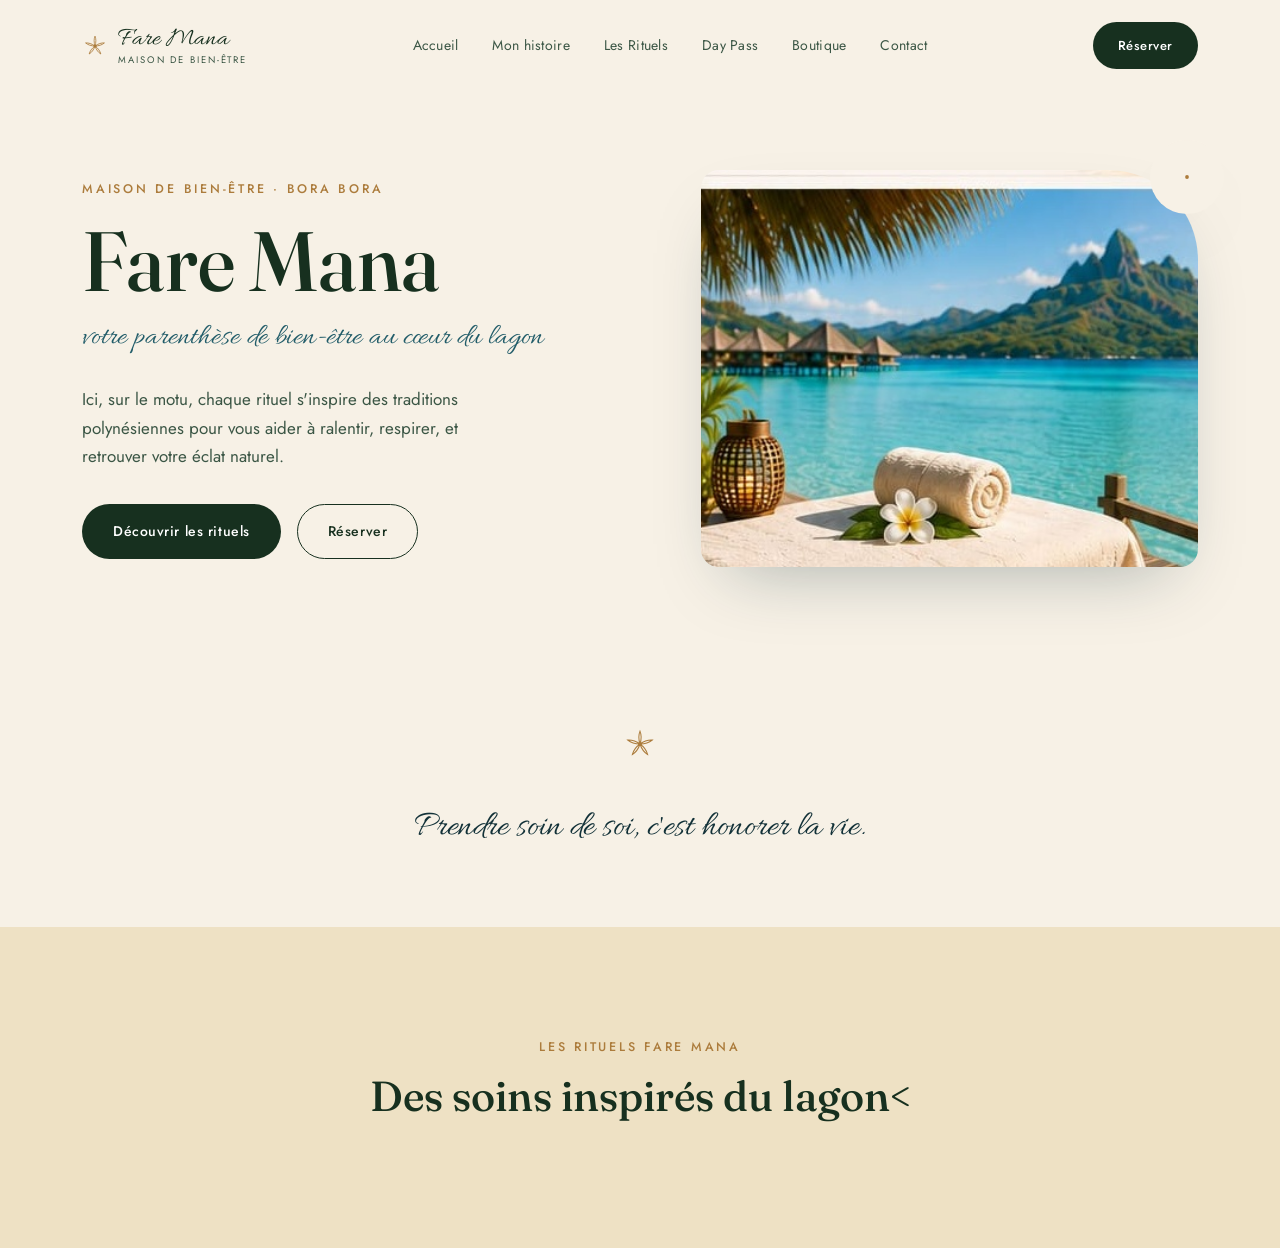
==== index.html @ 3bc96637 "Create index.html" ====
<!DOCTYPE html>
<html lang="fr">
<head>
<meta charset="UTF-8">
<meta name="viewport" content="width=device-width, initial-scale=1.0">
<title>Fare Mana — Maison de Bien-Être · Bora Bora</title>
<meta name="description" content="Fare Mana, maison de bien-être à Bora Bora. Massage polynésien, Kobido, Madérothérapie, Cupping Therapy et Day Pass sur le motu.">
<link rel="preconnect" href="https://fonts.googleapis.com">
<link rel="preconnect" href="https://fonts.gstatic.com" crossorigin>
<link href="https://fonts.googleapis.com/css2?family=Fraunces:ital,opsz,wght@0,9..144,300;0,9..144,400;0,9..144,500;0,9..144,600;1,9..144,400&family=Jost:wght@300;400;500;600&family=Allura&display=swap" rel="stylesheet">
<style>
  :root{
    --cream:#F7F1E6;
    --cream-deep:#EEE1C4;
    --ink:#17301F;
    --ink-soft:#3B5645;
    --lagoon:#215C69;
    --lagoon-deep:#123138;
    --gold:#AC7C3C;
    --gold-light:#D9B171;
    --white:#FFFFFF;
    --shadow:0 30px 70px -30px rgba(18,49,56,0.35);
    --ease:cubic-bezier(.22,.68,0,1);
  }
  *{margin:0;padding:0;box-sizing:border-box;}
  html{scroll-behavior:smooth;}
  body{
    font-family:'Jost',sans-serif;
    background:var(--cream);
    color:var(--ink-soft);
    line-height:1.65;
    overflow-x:hidden;
    font-size:16px;
  }
  h1,h2,h3{font-family:'Fraunces',serif;color:var(--ink);font-weight:500;line-height:1.15;}
  .script{font-family:'Allura',cursive;font-weight:400;}
  a{text-decoration:none;color:inherit;}
  img{display:block;max-width:100%;}
  .container{max-width:1180px;margin:0 auto;padding:0 32px;}
  .eyebrow{
    font-size:12.5px;letter-spacing:.22em;text-transform:uppercase;
    color:var(--gold);font-weight:500;margin-bottom:14px;
  }
  .eyebrow-light{color:var(--gold-light);}
  .center{text-align:center;}
  .section-title{font-size:clamp(28px,4vw,42px);margin-bottom:18px;}
  .section-lead{max-width:560px;margin:0 auto 8px;color:var(--ink-soft);font-size:17px;}
  section{padding:110px 0;}

  /* ---------- FLOWER SIGNATURE ---------- */
  .flower{width:26px;height:26px;color:var(--gold);flex-shrink:0;}
  .flower path, .flower circle{stroke:currentColor;}
  .flower-divider{width:34px;height:34px;margin:0 auto 28px;}

  /* ---------- BUTTONS ---------- */
  .btn{
    display:inline-flex;align-items:center;gap:10px;
    padding:15px 30px;border-radius:100px;
    font-size:14px;letter-spacing:.04em;font-weight:500;
    transition:all .35s var(--ease);border:1px solid transparent;
  }
  .btn-primary{background:var(--ink);color:var(--white);}
  .btn-primary:hover{background:var(--lagoon-deep);transform:translateY(-2px);}
  .btn-ghost{border-color:var(--ink);color:var(--ink);}
  .btn-ghost:hover{background:var(--ink);color:var(--white);transform:translateY(-2px);}
  .btn-outline-light{border-color:rgba(247,241,230,.55);color:var(--cream);}
  .btn-outline-light:hover{background:var(--cream);color:var(--lagoon-deep);transform:translateY(-2px);}
  .btn:focus-visible,a:focus-visible,button:focus-visible{outline:2px solid var(--gold);outline-offset:3px;}

  /* ---------- NAV ---------- */
  .nav{
    position:fixed;top:0;left:0;right:0;z-index:100;
    padding:22px 0;transition:all .4s var(--ease);
  }
  .nav.scrolled{background:rgba(247,241,230,.92);backdrop-filter:blur(10px);padding:14px 0;box-shadow:0 8px 30px -20px rgba(18,49,56,.4);}
  .nav-inner{
    max-width:1180px;margin:0 auto;padding:0 32px;
    display:flex;align-items:center;justify-content:space-between;gap:24px;
  }
  .logo{display:flex;align-items:center;gap:10px;}
  .logo .flower{color:var(--gold);}
  .logo-text{display:flex;flex-direction:column;line-height:1.1;}
  .logo-name{font-size:26px;color:var(--ink);}
  .logo-sub{font-size:9.5px;letter-spacing:.2em;text-transform:uppercase;color:var(--ink-soft);}
  .nav-links{display:flex;gap:34px;font-size:14px;letter-spacing:.02em;}
  .nav-links a{position:relative;padding:4px 0;color:var(--ink-soft);}
  .nav-links a::after{
    content:'';position:absolute;left:0;bottom:0;width:0;height:1px;background:var(--gold);
    transition:width .3s var(--ease);
  }
  .nav-links a:hover::after{width:100%;}
  .nav-cta{font-size:13px;padding:12px 24px;}
  .nav-toggle{display:none;flex-direction:column;gap:5px;background:none;border:none;cursor:pointer;padding:6px;}
  .nav-toggle span{width:22px;height:1.5px;background:var(--ink);transition:all .3s var(--ease);}

  /* ---------- HERO ---------- */
  .hero{padding:170px 0 90px;position:relative;overflow:visible;}
  .hero-inner{
    max-width:1180px;margin:0 auto;padding:0 32px;
    display:grid;grid-template-columns:1.05fr .95fr;gap:70px;align-items:center;
  }
  .hero-title{font-size:clamp(46px,7vw,84px);margin:6px 0 4px;}
  .hero-tagline{font-size:clamp(22px,2.6vw,30px);color:var(--lagoon);margin-bottom:22px;display:block;}
  .hero-text{max-width:440px;font-size:17px;margin-bottom:34px;}
  .hero-actions{display:flex;gap:16px;flex-wrap:wrap;}
  .hero-visual{position:relative;}
  .hero-frame{
    border-radius:18px 90px 18px 18px;overflow:hidden;box-shadow:var(--shadow);
    aspect-ratio:4/3.2;
  }
  .hero-frame img{width:100%;height:100%;object-fit:cover;}
  .hero-flower{
    position:absolute;top:-30px;right:-26px;width:74px;height:74px;color:var(--gold);
    background:var(--cream);border-radius:50%;padding:16px;box-shadow:var(--shadow);
  }
  .petal{
    position:absolute;width:9px;height:14px;border-radius:60% 10% 60% 10%;
    background:var(--gold-light);opacity:0;
    animation:petalfall 3.2s var(--ease) forwards;
  }
  .petal-1{top:-10%;left:20%;animation-delay:.4s;}
  .petal-2{top:-10%;left:55%;animation-delay:1s;background:var(--gold);}
  .petal-3{top:-10%;left:75%;animation-delay:1.6s;}
  @keyframes petalfall{
    0%{opacity:0;transform:translateY(0) rotate(0deg);}
    12%{opacity:.85;}
    100%{opacity:0;transform:translateY(340px) rotate(220deg);}
  }

  /* ---------- QUOTE STRIP ---------- */
  .quote-strip{padding:70px 0;text-align:center;}
  .quote-strip .quote{font-size:clamp(26px,3.4vw,36px);color:var(--lagoon-deep);}

  /* ---------- RITUELS ---------- */
  .rituels{background:var(--cream-deep);}
  .rituel-grid{
    display:grid;grid-template-columns:repeat(4,1fr);gap:26px;margin-top:60px;
  }
  .rituel-card{
    background:var(--white);border-radius:16px;padding:38px 28px;
    box-shadow:0 20px 50px -30px rgba(18,49,56,.3);
    transition:transform .4s var(--ease),box-shadow .4s var(--ease);
  }
  .rituel-card:hover{transform:translateY(-8px);box-shadow:0 30px 60px -25px rgba(18,49,56,.4);}
  .rituel-card h3{font-size:21px;margin:16px 0 12px;}
  .rituel-card p{font-size:14.5px;color:var(--ink-soft);margin-bottom:18px;}
  .link-arrow{font-size:13.5px;color:var(--lagoon);font-weight:500;letter-spacing:.02em;}
  .link-arrow::after{content:' →';transition:margin .25s var(--ease);}
  .link-arrow:hover::after{margin-left:4px;}

  /* ---------- DAY PASS ---------- */
  .daypass{background:var(--lagoon-deep);color:var(--cream);text-align:center;position:relative;}
  .daypass-inner{max-width:680px;margin:0 auto;padding:0 32px;}
  .daypass-title{color:var(--cream);font-size:clamp(30px,4vw,44px);margin-bottom:22px;}
  .daypass-text{font-size:17px;color:rgba(247,241,230,.85);margin-bottom:34px;}

  /* ---------- ABOUT ---------- */
  .about-inner{
    max-width:1180px;margin:0 auto;padding:0 32px;
    display:grid;grid-template-columns:.85fr 1.15fr;gap:70px;align-items:center;
  }
  .about-frame{
    aspect-ratio:1/1.05;border-radius:90px 18px 90px 18px;
    background:linear-gradient(150deg,var(--gold-light) 0%,var(--lagoon) 100%);
    position:relative;overflow:hidden;box-shadow:var(--shadow);
    display:flex;align-items:center;justify-content:center;
  }
  .about-frame .flower{width:64px;height:64px;color:rgba(255,255,255,.55);}
  .photo-tag{
    position:absolute;bottom:22px;left:22px;background:rgba(23,48,31,.55);color:var(--cream);
    font-size:11.5px;letter-spacing:.08em;text-transform:uppercase;padding:8px 16px;border-radius:100px;
  }
  .about-copy p{margin-bottom:20px;font-size:16.5px;}
  .quote-inline{color:var(--lagoon);font-size:22px;}

  /* ---------- TESTIMONIAL ---------- */
  .testimonial{text-align:center;}
  .testimonial-text{font-size:clamp(24px,3vw,32px);color:var(--ink);max-width:640px;margin:0 auto 18px;}
  .testimonial-author{font-size:13px;letter-spacing:.1em;text-transform:uppercase;color:var(--gold);}

  /* ---------- BOUTIQUE ---------- */
  .boutique{background:var(--cream-deep);}
  .boutique-tags{display:flex;gap:14px;justify-content:center;flex-wrap:wrap;margin-top:40px;}
  .boutique-tags span{
    font-size:13.5px;padding:12px 26px;border:1px solid rgba(23,48,31,.18);border-radius:100px;
    color:var(--ink-soft);
  }

  /* ---------- CONTACT ---------- */
  .contact-grid{
    display:grid;grid-template-columns:repeat(4,1fr);gap:20px;margin-top:56px;
  }
  .contact-card{
    background:var(--white);border-radius:14px;padding:30px 22px;text-align:center;
    box-shadow:0 20px 50px -30px rgba(18,49,56,.28);transition:transform .35s var(--ease);
  }
  .contact-card:hover{transform:translateY(-6px);}
  .contact-card .flower{margin:0 auto 14px;}
  .contact-card span{display:block;font-size:12.5px;color:var(--ink-soft);margin-bottom:6px;}
  .contact-card strong{font-family:'Fraunces',serif;font-size:16px;font-weight:500;}

  /* ---------- FOOTER ---------- */
  .footer{background:var(--ink);color:var(--cream);padding:70px 0 30px;}
  .footer-inner{
    max-width:1180px;margin:0 auto;padding:0 32px 40px;
    display:flex;justify-content:space-between;align-items:center;flex-wrap:wrap;gap:26px;
    border-bottom:1px solid rgba(247,241,230,.15);
  }
  .footer-brand{display:flex;align-items:center;gap:10px;font-size:24px;}
  .footer-brand .flower{color:var(--gold-light);}
  .footer-links{display:flex;gap:26px;flex-wrap:wrap;font-size:13.5px;color:rgba(247,241,230,.75);}
  .footer-social{display:flex;gap:16px;font-size:13.5px;color:rgba(247,241,230,.75);}
  .footer-tagline{text-align:center;font-size:24px;color:var(--gold-light);margin:36px 0 14px;}
  .footer-legal{text-align:center;font-size:12px;color:rgba(247,241,230,.5);}

  /* ---------- REVEAL ---------- */
  .js-anim .reveal{opacity:0;transform:translateY(26px);transition:opacity .8s var(--ease),transform .8s var(--ease);}
  .js-anim .reveal.in{opacity:1;transform:translateY(0);}
  .js-anim .flower-bloom{transform:scale(.3) rotate(-30deg);opacity:0;transition:transform .9s var(--ease),opacity .9s var(--ease);}
  .js-anim .flower-bloom.in{transform:scale(1) rotate(0deg);opacity:1;}

  @media (prefers-reduced-motion: reduce){
    html{scroll-behavior:auto;}
    .reveal,.flower-bloom{opacity:1;transform:none;transition:none;}
    .petal{display:none;}
  }

  /* ---------- RESPONSIVE ---------- */
  @media (max-width:980px){
    .nav-links{display:none;}
    .nav-toggle{display:flex;}
    .nav-cta{display:none;}
    .hero-inner,.about-inner{grid-template-columns:1fr;gap:50px;}
    .about-inner{direction:ltr;}
    .about-frame{max-width:360px;margin:0 auto;}
    .rituel-grid{grid-template-columns:repeat(2,1fr);}
    .contact-grid{grid-template-columns:repeat(2,1fr);}
    section{padding:80px 0;}
    .hero{padding:140px 0 60px;}
  }
  @media (max-width:560px){
    .container,.nav-inner,.hero-inner,.about-inner,.contact-grid{padding-left:22px;padding-right:22px;}
    .rituel-grid{grid-template-columns:1fr;}
    .contact-grid{grid-template-columns:1fr;}
    .hero-actions{flex-direction:column;align-items:flex-start;}
    .footer-inner{flex-direction:column;text-align:center;justify-content:center;}
    section{padding:64px 0;}
  }
</style>
</head>
<body>

<header class="nav" id="nav">
  <div class="nav-inner">
    <a href="#accueil" class="logo">
      <svg class="flower" viewBox="0 0 100 100" fill="none" stroke-width="3" stroke-linecap="round">
        <g transform="translate(50,50)">
          <path d="M0,0 C -5,-15 -4,-28 0,-38 C 4,-28 5,-15 0,0 Z" transform="rotate(0)"/>
          <path d="M0,0 C -5,-15 -4,-28 0,-38 C 4,-28 5,-15 0,0 Z" transform="rotate(72)"/>
          <path d="M0,0 C -5,-15 -4,-28 0,-38 C 4,-28 5,-15 0,0 Z" transform="rotate(144)"/>
          <path d="M0,0 C -5,-15 -4,-28 0,-38 C 4,-28 5,-15 0,0 Z" transform="rotate(216)"/>
          <path d="M0,0 C -5,-15 -4,-28 0,-38 C 4,-28 5,-15 0,0 Z" transform="rotate(288)"/>
          <circle r="4.5" fill="currentColor" stroke="none"/>
        </g>
      </svg>
      <span class="logo-text">
        <span class="logo-name script">Fare Mana</span>
        <span class="logo-sub">Maison de Bien-Être</span>
      </span>
    </a>
    <nav class="nav-links" id="navLinks">
      <a href="#accueil">Accueil</a>
      <a href="#histoire">Mon histoire</a>
      <a href="#rituels">Les Rituels</a>
      <a href="#daypass">Day Pass</a>
      <a href="#boutique">Boutique</a>
      <a href="#contact">Contact</a>
    </nav>
    <a href="#contact" class="btn btn-primary nav-cta">Réserver</a>
    <button class="nav-toggle" id="navToggle" aria-label="Ouvrir le menu" aria-expanded="false">
      <span></span><span></span><span></span>
    </button>
  </div>
</header>

<section class="hero" id="accueil">
  <div class="hero-inner">
    <div class="hero-copy reveal in">
      <p class="eyebrow">Maison de Bien-Être · Bora Bora</p>
      <h1 class="hero-title">Fare Mana</h1>
      <span class="hero-tagline script">votre parenthèse de bien-être au cœur du lagon</span>
      <p class="hero-text">Ici, sur le motu, chaque rituel s'inspire des traditions polynésiennes pour vous aider à ralentir, respirer, et retrouver votre éclat naturel.</p>
      <div class="hero-actions">
        <a href="#rituels" class="btn btn-primary">Découvrir les rituels</a>
        <a href="#contact" class="btn btn-ghost">Réserver</a>
      </div>
    </div>
    <div class="hero-visual reveal in">
      <div class="hero-frame">
        <img src="[data-uri]" alt="Rituel bien-être face au lagon de Bora Bora, table de massage, serviette et fleur de tiare">
      </div>
      <svg class="hero-flower" viewBox="0 0 100 100" fill="none" stroke-width="3" stroke-linecap="round">
        <g transform="translate(50,50)">
          <path d="M0,0 C -5,-15 -4,-28 0,-38 C 4,-28 5,-15 0,0 Z" transform="rotate(0)"/>
          <path d="M0,0 C -5,-15 -4,-28 0,-38 C 4,-28 5,-15 0,0 Z" transform="rotate(72)"/>
          <path d="M0,0 C -5,-15 -4,-28 0,-38 C 4,-28 5,-15 0,0 Z" transform="rotate(144)"/>
          <path d="M0,0 C -5,-15 -4,-28 0,-38 C 4,-28 5,-15 0,0 Z" transform="rotate(216)"/>
          <path d="M0,0 C -5,-15 -4,-28 0,-38 C 4,-28 5,-15 0,0 Z" transform="rotate(288)"/>
          <circle r="4.5" fill="currentColor" stroke="none"/>
        </g>
      </svg>
      <span class="petal petal-1"></span>
      <span class="petal petal-2"></span>
      <span class="petal petal-3"></span>
    </div>
  </div>
</section>

<section class="quote-strip">
  <svg class="flower flower-divider flower-bloom" viewBox="0 0 100 100" fill="none" stroke-width="3" stroke-linecap="round">
    <g transform="translate(50,50)">
      <path d="M0,0 C -5,-15 -4,-28 0,-38 C 4,-28 5,-15 0,0 Z" transform="rotate(0)"/>
      <path d="M0,0 C -5,-15 -4,-28 0,-38 C 4,-28 5,-15 0,0 Z" transform="rotate(72)"/>
      <path d="M0,0 C -5,-15 -4,-28 0,-38 C 4,-28 5,-15 0,0 Z" transform="rotate(144)"/>
      <path d="M0,0 C -5,-15 -4,-28 0,-38 C 4,-28 5,-15 0,0 Z" transform="rotate(216)"/>
      <path d="M0,0 C -5,-15 -4,-28 0,-38 C 4,-28 5,-15 0,0 Z" transform="rotate(288)"/>
      <circle r="4.5" fill="currentColor" stroke="none"/>
    </g>
  </svg>
  <p class="quote script reveal">Prendre soin de soi, c'est honorer la vie.</p>
</section>

<section class="rituels" id="rituels">
  <div class="container">
    <p class="eyebrow center reveal">Les Rituels Fare Mana</p>
    <h2 class="section-title center reveal">Des soins inspirés du lagon<
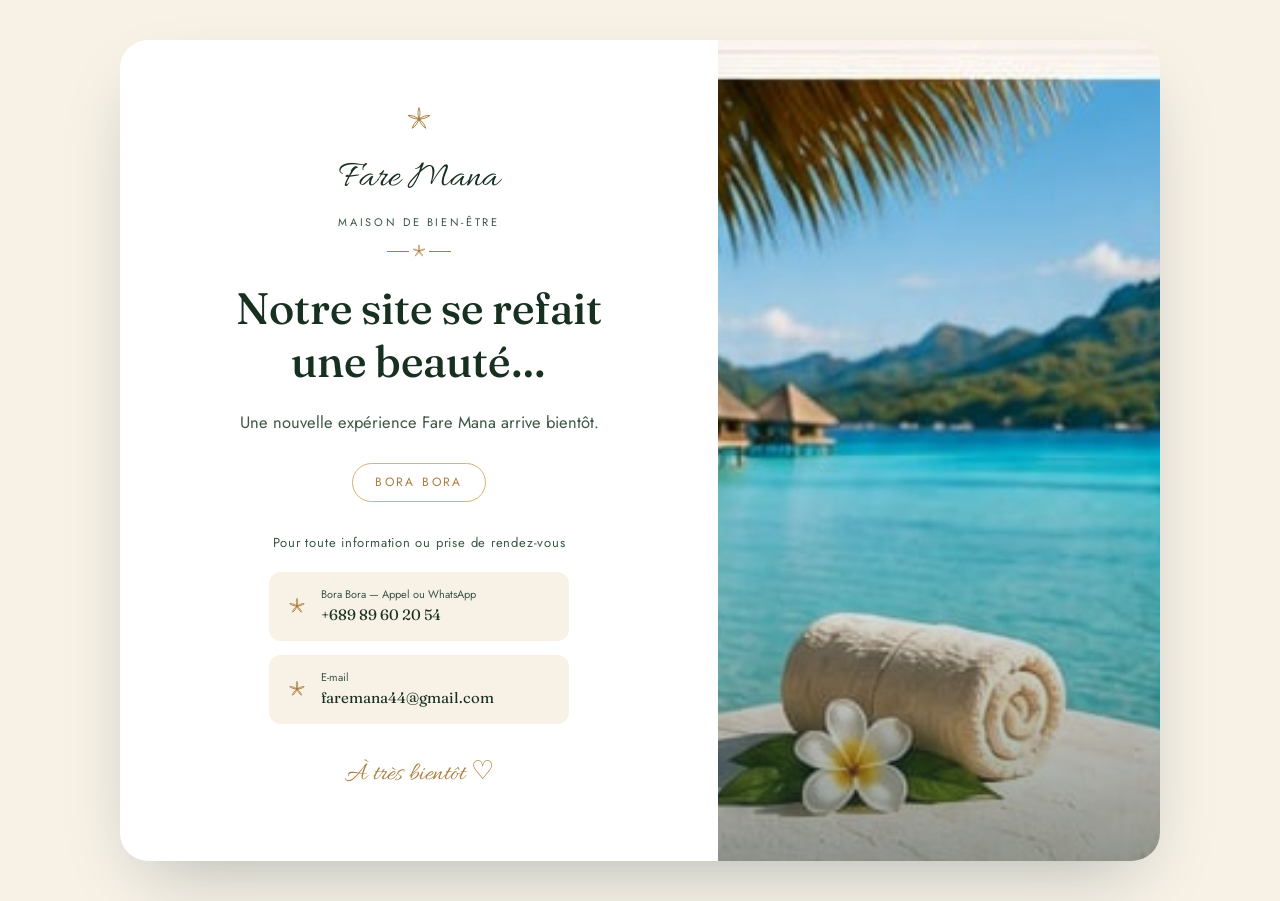
==== commit 711d883a: "Add files via upload" ====
--- a/index.html
+++ b/index.html
@@ -3,11 +3,11 @@
 <head>
 <meta charset="UTF-8">
 <meta name="viewport" content="width=device-width, initial-scale=1.0">
-<title>Fare Mana — Maison de Bien-Être · Bora Bora</title>
-<meta name="description" content="Fare Mana, maison de bien-être à Bora Bora. Massage polynésien, Kobido, Madérothérapie, Cupping Therapy et Day Pass sur le motu.">
+<title>Fare Mana — Notre site se refait une beauté</title>
+<meta name="description" content="Fare Mana, maison de bien-être à Bora Bora. Une nouvelle expérience arrive bientôt.">
 <link rel="preconnect" href="https://fonts.googleapis.com">
 <link rel="preconnect" href="https://fonts.gstatic.com" crossorigin>
-<link href="https://fonts.googleapis.com/css2?family=Fraunces:ital,opsz,wght@0,9..144,300;0,9..144,400;0,9..144,500;0,9..144,600;1,9..144,400&family=Jost:wght@300;400;500;600&family=Allura&display=swap" rel="stylesheet">
+<link href="https://fonts.googleapis.com/css2?family=Fraunces:ital,opsz,wght@0,9..144,400;0,9..144,500;1,9..144,400&family=Jost:wght@300;400;500&family=Allura&display=swap" rel="stylesheet">
 <style>
   :root{
     --cream:#F7F1E6;
@@ -20,239 +20,77 @@
     --gold-light:#D9B171;
     --white:#FFFFFF;
     --shadow:0 30px 70px -30px rgba(18,49,56,0.35);
-    --ease:cubic-bezier(.22,.68,0,1);
   }
   *{margin:0;padding:0;box-sizing:border-box;}
-  html{scroll-behavior:smooth;}
   body{
     font-family:'Jost',sans-serif;
     background:var(--cream);
     color:var(--ink-soft);
+    min-height:100vh;
+    display:flex;align-items:center;justify-content:center;
+    padding:40px 24px;
     line-height:1.65;
-    overflow-x:hidden;
-    font-size:16px;
   }
-  h1,h2,h3{font-family:'Fraunces',serif;color:var(--ink);font-weight:500;line-height:1.15;}
   .script{font-family:'Allura',cursive;font-weight:400;}
-  a{text-decoration:none;color:inherit;}
-  img{display:block;max-width:100%;}
-  .container{max-width:1180px;margin:0 auto;padding:0 32px;}
-  .eyebrow{
-    font-size:12.5px;letter-spacing:.22em;text-transform:uppercase;
-    color:var(--gold);font-weight:500;margin-bottom:14px;
+  a{color:inherit;text-decoration:none;}
+
+  .card{
+    width:100%;max-width:1040px;
+    display:grid;grid-template-columns:1.15fr .85fr;
+    background:var(--white);border-radius:28px;overflow:hidden;
+    box-shadow:var(--shadow);
   }
-  .eyebrow-light{color:var(--gold-light);}
-  .center{text-align:center;}
-  .section-title{font-size:clamp(28px,4vw,42px);margin-bottom:18px;}
-  .section-lead{max-width:560px;margin:0 auto 8px;color:var(--ink-soft);font-size:17px;}
-  section{padding:110px 0;}
+  .content{padding:64px 56px;text-align:center;display:flex;flex-direction:column;align-items:center;}
 
-  /* ---------- FLOWER SIGNATURE ---------- */
-  .flower{width:26px;height:26px;color:var(--gold);flex-shrink:0;}
-  .flower path, .flower circle{stroke:currentColor;}
-  .flower-divider{width:34px;height:34px;margin:0 auto 28px;}
+  .flower{width:30px;height:30px;color:var(--gold);}
+  .flower path,.flower circle{stroke:currentColor;}
 
-  /* ---------- BUTTONS ---------- */
-  .btn{
-    display:inline-flex;align-items:center;gap:10px;
-    padding:15px 30px;border-radius:100px;
-    font-size:14px;letter-spacing:.04em;font-weight:500;
-    transition:all .35s var(--ease);border:1px solid transparent;
-  }
-  .btn-primary{background:var(--ink);color:var(--white);}
-  .btn-primary:hover{background:var(--lagoon-deep);transform:translateY(-2px);}
-  .btn-ghost{border-color:var(--ink);color:var(--ink);}
-  .btn-ghost:hover{background:var(--ink);color:var(--white);transform:translateY(-2px);}
-  .btn-outline-light{border-color:rgba(247,241,230,.55);color:var(--cream);}
-  .btn-outline-light:hover{background:var(--cream);color:var(--lagoon-deep);transform:translateY(-2px);}
-  .btn:focus-visible,a:focus-visible,button:focus-visible{outline:2px solid var(--gold);outline-offset:3px;}
+  .logo-name{font-family:'Allura',cursive;font-size:38px;color:var(--ink);margin:14px 0 2px;}
+  .logo-sub{font-size:11px;letter-spacing:.24em;text-transform:uppercase;color:var(--ink-soft);margin-bottom:20px;}
+  .divider{width:64px;height:1px;background:var(--gold);margin:0 auto 30px;position:relative;}
+  .divider .flower{position:absolute;top:50%;left:50%;transform:translate(-50%,-50%);width:20px;height:20px;background:var(--white);padding:2px;}
 
-  /* ---------- NAV ---------- */
-  .nav{
-    position:fixed;top:0;left:0;right:0;z-index:100;
-    padding:22px 0;transition:all .4s var(--ease);
-  }
-  .nav.scrolled{background:rgba(247,241,230,.92);backdrop-filter:blur(10px);padding:14px 0;box-shadow:0 8px 30px -20px rgba(18,49,56,.4);}
-  .nav-inner{
-    max-width:1180px;margin:0 auto;padding:0 32px;
-    display:flex;align-items:center;justify-content:space-between;gap:24px;
-  }
-  .logo{display:flex;align-items:center;gap:10px;}
-  .logo .flower{color:var(--gold);}
-  .logo-text{display:flex;flex-direction:column;line-height:1.1;}
-  .logo-name{font-size:26px;color:var(--ink);}
-  .logo-sub{font-size:9.5px;letter-spacing:.2em;text-transform:uppercase;color:var(--ink-soft);}
-  .nav-links{display:flex;gap:34px;font-size:14px;letter-spacing:.02em;}
-  .nav-links a{position:relative;padding:4px 0;color:var(--ink-soft);}
-  .nav-links a::after{
-    content:'';position:absolute;left:0;bottom:0;width:0;height:1px;background:var(--gold);
-    transition:width .3s var(--ease);
-  }
-  .nav-links a:hover::after{width:100%;}
-  .nav-cta{font-size:13px;padding:12px 24px;}
-  .nav-toggle{display:none;flex-direction:column;gap:5px;background:none;border:none;cursor:pointer;padding:6px;}
-  .nav-toggle span{width:22px;height:1.5px;background:var(--ink);transition:all .3s var(--ease);}
-
-  /* ---------- HERO ---------- */
-  .hero{padding:170px 0 90px;position:relative;overflow:visible;}
-  .hero-inner{
-    max-width:1180px;margin:0 auto;padding:0 32px;
-    display:grid;grid-template-columns:1.05fr .95fr;gap:70px;align-items:center;
-  }
-  .hero-title{font-size:clamp(46px,7vw,84px);margin:6px 0 4px;}
-  .hero-tagline{font-size:clamp(22px,2.6vw,30px);color:var(--lagoon);margin-bottom:22px;display:block;}
-  .hero-text{max-width:440px;font-size:17px;margin-bottom:34px;}
-  .hero-actions{display:flex;gap:16px;flex-wrap:wrap;}
-  .hero-visual{position:relative;}
-  .hero-frame{
-    border-radius:18px 90px 18px 18px;overflow:hidden;box-shadow:var(--shadow);
-    aspect-ratio:4/3.2;
-  }
-  .hero-frame img{width:100%;height:100%;object-fit:cover;}
-  .hero-flower{
-    position:absolute;top:-30px;right:-26px;width:74px;height:74px;color:var(--gold);
-    background:var(--cream);border-radius:50%;padding:16px;box-shadow:var(--shadow);
-  }
-  .petal{
-    position:absolute;width:9px;height:14px;border-radius:60% 10% 60% 10%;
-    background:var(--gold-light);opacity:0;
-    animation:petalfall 3.2s var(--ease) forwards;
-  }
-  .petal-1{top:-10%;left:20%;animation-delay:.4s;}
-  .petal-2{top:-10%;left:55%;animation-delay:1s;background:var(--gold);}
-  .petal-3{top:-10%;left:75%;animation-delay:1.6s;}
-  @keyframes petalfall{
-    0%{opacity:0;transform:translateY(0) rotate(0deg);}
-    12%{opacity:.85;}
-    100%{opacity:0;transform:translateY(340px) rotate(220deg);}
+  .headline{font-family:'Fraunces',serif;font-weight:500;font-size:clamp(30px,4vw,44px);color:var(--ink);line-height:1.2;margin-bottom:22px;}
+  .headline em{font-style:normal;color:var(--lagoon);}
+  .lead{font-size:16.5px;max-width:360px;margin-bottom:8px;}
+  .tag{
+    display:inline-block;margin:18px 0 30px;font-size:12px;letter-spacing:.2em;
+    color:var(--gold);text-transform:uppercase;border:1px solid var(--gold-light);
+    padding:9px 22px;border-radius:100px;
   }
 
-  /* ---------- QUOTE STRIP ---------- */
-  .quote-strip{padding:70px 0;text-align:center;}
-  .quote-strip .quote{font-size:clamp(26px,3.4vw,36px);color:var(--lagoon-deep);}
+  .contact-title{font-size:13px;letter-spacing:.06em;color:var(--ink-soft);margin-bottom:18px;}
+  .contact-list{display:flex;flex-direction:column;gap:14px;margin-bottom:30px;width:100%;max-width:300px;}
+  .contact-row{
+    display:flex;align-items:center;gap:14px;text-align:left;
+    background:var(--cream);border-radius:12px;padding:13px 18px;
+    transition:transform .3s ease;
+  }
+  .contact-row:hover{transform:translateX(4px);}
+  .contact-row .flower{width:20px;height:20px;flex-shrink:0;}
+  .contact-row .label{display:block;font-size:11px;color:var(--ink-soft);}
+  .contact-row .value{display:block;font-family:'Fraunces',serif;font-size:15px;color:var(--ink);}
 
-  /* ---------- RITUELS ---------- */
-  .rituels{background:var(--cream-deep);}
-  .rituel-grid{
-    display:grid;grid-template-columns:repeat(4,1fr);gap:26px;margin-top:60px;
-  }
-  .rituel-card{
-    background:var(--white);border-radius:16px;padding:38px 28px;
-    box-shadow:0 20px 50px -30px rgba(18,49,56,.3);
-    transition:transform .4s var(--ease),box-shadow .4s var(--ease);
-  }
-  .rituel-card:hover{transform:translateY(-8px);box-shadow:0 30px 60px -25px rgba(18,49,56,.4);}
-  .rituel-card h3{font-size:21px;margin:16px 0 12px;}
-  .rituel-card p{font-size:14.5px;color:var(--ink-soft);margin-bottom:18px;}
-  .link-arrow{font-size:13.5px;color:var(--lagoon);font-weight:500;letter-spacing:.02em;}
-  .link-arrow::after{content:' →';transition:margin .25s var(--ease);}
-  .link-arrow:hover::after{margin-left:4px;}
+  .signoff{font-size:26px;color:var(--gold);}
 
-  /* ---------- DAY PASS ---------- */
-  .daypass{background:var(--lagoon-deep);color:var(--cream);text-align:center;position:relative;}
-  .daypass-inner{max-width:680px;margin:0 auto;padding:0 32px;}
-  .daypass-title{color:var(--cream);font-size:clamp(30px,4vw,44px);margin-bottom:22px;}
-  .daypass-text{font-size:17px;color:rgba(247,241,230,.85);margin-bottom:34px;}
-
-  /* ---------- ABOUT ---------- */
-  .about-inner{
-    max-width:1180px;margin:0 auto;padding:0 32px;
-    display:grid;grid-template-columns:.85fr 1.15fr;gap:70px;align-items:center;
-  }
-  .about-frame{
-    aspect-ratio:1/1.05;border-radius:90px 18px 90px 18px;
-    background:linear-gradient(150deg,var(--gold-light) 0%,var(--lagoon) 100%);
-    position:relative;overflow:hidden;box-shadow:var(--shadow);
-    display:flex;align-items:center;justify-content:center;
-  }
-  .about-frame .flower{width:64px;height:64px;color:rgba(255,255,255,.55);}
-  .photo-tag{
-    position:absolute;bottom:22px;left:22px;background:rgba(23,48,31,.55);color:var(--cream);
-    font-size:11.5px;letter-spacing:.08em;text-transform:uppercase;padding:8px 16px;border-radius:100px;
-  }
-  .about-copy p{margin-bottom:20px;font-size:16.5px;}
-  .quote-inline{color:var(--lagoon);font-size:22px;}
-
-  /* ---------- TESTIMONIAL ---------- */
-  .testimonial{text-align:center;}
-  .testimonial-text{font-size:clamp(24px,3vw,32px);color:var(--ink);max-width:640px;margin:0 auto 18px;}
-  .testimonial-author{font-size:13px;letter-spacing:.1em;text-transform:uppercase;color:var(--gold);}
-
-  /* ---------- BOUTIQUE ---------- */
-  .boutique{background:var(--cream-deep);}
-  .boutique-tags{display:flex;gap:14px;justify-content:center;flex-wrap:wrap;margin-top:40px;}
-  .boutique-tags span{
-    font-size:13.5px;padding:12px 26px;border:1px solid rgba(23,48,31,.18);border-radius:100px;
-    color:var(--ink-soft);
+  .visual{position:relative;}
+  .visual img{width:100%;height:100%;object-fit:cover;}
+  .visual::after{
+    content:'';position:absolute;inset:0;
+    background:linear-gradient(180deg,rgba(18,49,56,0) 55%,rgba(18,49,56,.45) 100%);
   }
 
-  /* ---------- CONTACT ---------- */
-  .contact-grid{
-    display:grid;grid-template-columns:repeat(4,1fr);gap:20px;margin-top:56px;
-  }
-  .contact-card{
-    background:var(--white);border-radius:14px;padding:30px 22px;text-align:center;
-    box-shadow:0 20px 50px -30px rgba(18,49,56,.28);transition:transform .35s var(--ease);
-  }
-  .contact-card:hover{transform:translateY(-6px);}
-  .contact-card .flower{margin:0 auto 14px;}
-  .contact-card span{display:block;font-size:12.5px;color:var(--ink-soft);margin-bottom:6px;}
-  .contact-card strong{font-family:'Fraunces',serif;font-size:16px;font-weight:500;}
-
-  /* ---------- FOOTER ---------- */
-  .footer{background:var(--ink);color:var(--cream);padding:70px 0 30px;}
-  .footer-inner{
-    max-width:1180px;margin:0 auto;padding:0 32px 40px;
-    display:flex;justify-content:space-between;align-items:center;flex-wrap:wrap;gap:26px;
-    border-bottom:1px solid rgba(247,241,230,.15);
-  }
-  .footer-brand{display:flex;align-items:center;gap:10px;font-size:24px;}
-  .footer-brand .flower{color:var(--gold-light);}
-  .footer-links{display:flex;gap:26px;flex-wrap:wrap;font-size:13.5px;color:rgba(247,241,230,.75);}
-  .footer-social{display:flex;gap:16px;font-size:13.5px;color:rgba(247,241,230,.75);}
-  .footer-tagline{text-align:center;font-size:24px;color:var(--gold-light);margin:36px 0 14px;}
-  .footer-legal{text-align:center;font-size:12px;color:rgba(247,241,230,.5);}
-
-  /* ---------- REVEAL ---------- */
-  .js-anim .reveal{opacity:0;transform:translateY(26px);transition:opacity .8s var(--ease),transform .8s var(--ease);}
-  .js-anim .reveal.in{opacity:1;transform:translateY(0);}
-  .js-anim .flower-bloom{transform:scale(.3) rotate(-30deg);opacity:0;transition:transform .9s var(--ease),opacity .9s var(--ease);}
-  .js-anim .flower-bloom.in{transform:scale(1) rotate(0deg);opacity:1;}
-
-  @media (prefers-reduced-motion: reduce){
-    html{scroll-behavior:auto;}
-    .reveal,.flower-bloom{opacity:1;transform:none;transition:none;}
-    .petal{display:none;}
-  }
-
-  /* ---------- RESPONSIVE ---------- */
-  @media (max-width:980px){
-    .nav-links{display:none;}
-    .nav-toggle{display:flex;}
-    .nav-cta{display:none;}
-    .hero-inner,.about-inner{grid-template-columns:1fr;gap:50px;}
-    .about-inner{direction:ltr;}
-    .about-frame{max-width:360px;margin:0 auto;}
-    .rituel-grid{grid-template-columns:repeat(2,1fr);}
-    .contact-grid{grid-template-columns:repeat(2,1fr);}
-    section{padding:80px 0;}
-    .hero{padding:140px 0 60px;}
-  }
-  @media (max-width:560px){
-    .container,.nav-inner,.hero-inner,.about-inner,.contact-grid{padding-left:22px;padding-right:22px;}
-    .rituel-grid{grid-template-columns:1fr;}
-    .contact-grid{grid-template-columns:1fr;}
-    .hero-actions{flex-direction:column;align-items:flex-start;}
-    .footer-inner{flex-direction:column;text-align:center;justify-content:center;}
-    section{padding:64px 0;}
+  @media (max-width:820px){
+    .card{grid-template-columns:1fr;}
+    .visual{height:220px;order:-1;}
+    .content{padding:48px 30px;}
   }
 </style>
 </head>
 <body>
 
-<header class="nav" id="nav">
-  <div class="nav-inner">
-    <a href="#accueil" class="logo">
+  <div class="card">
+    <div class="content">
       <svg class="flower" viewBox="0 0 100 100" fill="none" stroke-width="3" stroke-linecap="round">
         <g transform="translate(50,50)">
           <path d="M0,0 C -5,-15 -4,-28 0,-38 C 4,-28 5,-15 0,0 Z" transform="rotate(0)"/>
@@ -263,74 +101,45 @@
           <circle r="4.5" fill="currentColor" stroke="none"/>
         </g>
       </svg>
-      <span class="logo-text">
-        <span class="logo-name script">Fare Mana</span>
-        <span class="logo-sub">Maison de Bien-Être</span>
-      </span>
-    </a>
-    <nav class="nav-links" id="navLinks">
-      <a href="#accueil">Accueil</a>
-      <a href="#histoire">Mon histoire</a>
-      <a href="#rituels">Les Rituels</a>
-      <a href="#daypass">Day Pass</a>
-      <a href="#boutique">Boutique</a>
-      <a href="#contact">Contact</a>
-    </nav>
-    <a href="#contact" class="btn btn-primary nav-cta">Réserver</a>
-    <button class="nav-toggle" id="navToggle" aria-label="Ouvrir le menu" aria-expanded="false">
-      <span></span><span></span><span></span>
-    </button>
-  </div>
-</header>
+      <p class="logo-name">Fare Mana</p>
+      <p class="logo-sub">Maison de Bien-Être</p>
 
-<section class="hero" id="accueil">
-  <div class="hero-inner">
-    <div class="hero-copy reveal in">
-      <p class="eyebrow">Maison de Bien-Être · Bora Bora</p>
-      <h1 class="hero-title">Fare Mana</h1>
-      <span class="hero-tagline script">votre parenthèse de bien-être au cœur du lagon</span>
-      <p class="hero-text">Ici, sur le motu, chaque rituel s'inspire des traditions polynésiennes pour vous aider à ralentir, respirer, et retrouver votre éclat naturel.</p>
-      <div class="hero-actions">
-        <a href="#rituels" class="btn btn-primary">Découvrir les rituels</a>
-        <a href="#contact" class="btn btn-ghost">Réserver</a>
+      <div class="divider">
+        <svg class="flower" viewBox="0 0 100 100" fill="none" stroke-width="4" stroke-linecap="round">
+          <g transform="translate(50,50)">
+            <path d="M0,0 C -5,-15 -4,-28 0,-38 C 4,-28 5,-15 0,0 Z" transform="rotate(0)"/>
+            <path d="M0,0 C -5,-15 -4,-28 0,-38 C 4,-28 5,-15 0,0 Z" transform="rotate(72)"/>
+            <path d="M0,0 C -5,-15 -4,-28 0,-38 C 4,-28 5,-15 0,0 Z" transform="rotate(144)"/>
+            <path d="M0,0 C -5,-15 -4,-28 0,-38 C 4,-28 5,-15 0,0 Z" transform="rotate(216)"/>
+            <path d="M0,0 C -5,-15 -4,-28 0,-38 C 4,-28 5,-15 0,0 Z" transform="rotate(288)"/>
+            <circle r="4.5" fill="currentColor" stroke="none"/>
+          </g>
+        </svg>
       </div>
+
+      <h1 class="headline script">Notre site se refait<br>une beauté&hellip;</h1>
+      <p class="lead">Une nouvelle expérience Fare Mana arrive bientôt.</p>
+      <span class="tag">Bora Bora</span>
+
+      <p class="contact-title">Pour toute information ou prise de rendez-vous</p>
+      <div class="contact-list">
+        <a class="contact-row" href="tel:+68989602054">
+          <svg class="flower" viewBox="0 0 100 100" fill="none" stroke-width="4" stroke-linecap="round"><g transform="translate(50,50)"><path d="M0,0 C -5,-15 -4,-28 0,-38 C 4,-28 5,-15 0,0 Z" transform="rotate(0)"/><path d="M0,0 C -5,-15 -4,-28 0,-38 C 4,-28 5,-15 0,0 Z" transform="rotate(72)"/><path d="M0,0 C -5,-15 -4,-28 0,-38 C 4,-28 5,-15 0,0 Z" transform="rotate(144)"/><path d="M0,0 C -5,-15 -4,-28 0,-38 C 4,-28 5,-15 0,0 Z" transform="rotate(216)"/><path d="M0,0 C -5,-15 -4,-28 0,-38 C 4,-28 5,-15 0,0 Z" transform="rotate(288)"/><circle r="4.5" fill="currentColor" stroke="none"/></g></svg>
+          <span><span class="label">Bora Bora — Appel ou WhatsApp</span><span class="value">+689 89 60 20 54</span></span>
+        </a>
+        <a class="contact-row" href="mailto:faremana44@gmail.com">
+          <svg class="flower" viewBox="0 0 100 100" fill="none" stroke-width="4" stroke-linecap="round"><g transform="translate(50,50)"><path d="M0,0 C -5,-15 -4,-28 0,-38 C 4,-28 5,-15 0,0 Z" transform="rotate(0)"/><path d="M0,0 C -5,-15 -4,-28 0,-38 C 4,-28 5,-15 0,0 Z" transform="rotate(72)"/><path d="M0,0 C -5,-15 -4,-28 0,-38 C 4,-28 5,-15 0,0 Z" transform="rotate(144)"/><path d="M0,0 C -5,-15 -4,-28 0,-38 C 4,-28 5,-15 0,0 Z" transform="rotate(216)"/><path d="M0,0 C -5,-15 -4,-28 0,-38 C 4,-28 5,-15 0,0 Z" transform="rotate(288)"/><circle r="4.5" fill="currentColor" stroke="none"/></g></svg>
+          <span><span class="label">E-mail</span><span class="value">faremana44@gmail.com</span></span>
+        </a>
+      </div>
+
+      <p class="signoff script">À très bientôt ♡</p>
     </div>
-    <div class="hero-visual reveal in">
-      <div class="hero-frame">
-        <img src="[data-uri]" alt="Rituel bien-être face au lagon de Bora Bora, table de massage, serviette et fleur de tiare">
-      </div>
-      <svg class="hero-flower" viewBox="0 0 100 100" fill="none" stroke-width="3" stroke-linecap="round">
-        <g transform="translate(50,50)">
-          <path d="M0,0 C -5,-15 -4,-28 0,-38 C 4,-28 5,-15 0,0 Z" transform="rotate(0)"/>
-          <path d="M0,0 C -5,-15 -4,-28 0,-38 C 4,-28 5,-15 0,0 Z" transform="rotate(72)"/>
-          <path d="M0,0 C -5,-15 -4,-28 0,-38 C 4,-28 5,-15 0,0 Z" transform="rotate(144)"/>
-          <path d="M0,0 C -5,-15 -4,-28 0,-38 C 4,-28 5,-15 0,0 Z" transform="rotate(216)"/>
-          <path d="M0,0 C -5,-15 -4,-28 0,-38 C 4,-28 5,-15 0,0 Z" transform="rotate(288)"/>
-          <circle r="4.5" fill="currentColor" stroke="none"/>
-        </g>
-      </svg>
-      <span class="petal petal-1"></span>
-      <span class="petal petal-2"></span>
-      <span class="petal petal-3"></span>
+
+    <div class="visual">
+      <img src="[data-uri]" alt="Lagon de Bora Bora">
     </div>
   </div>
-</section>
 
-<section class="quote-strip">
-  <svg class="flower flower-divider flower-bloom" viewBox="0 0 100 100" fill="none" stroke-width="3" stroke-linecap="round">
-    <g transform="translate(50,50)">
-      <path d="M0,0 C -5,-15 -4,-28 0,-38 C 4,-28 5,-15 0,0 Z" transform="rotate(0)"/>
-      <path d="M0,0 C -5,-15 -4,-28 0,-38 C 4,-28 5,-15 0,0 Z" transform="rotate(72)"/>
-      <path d="M0,0 C -5,-15 -4,-28 0,-38 C 4,-28 5,-15 0,0 Z" transform="rotate(144)"/>
-      <path d="M0,0 C -5,-15 -4,-28 0,-38 C 4,-28 5,-15 0,0 Z" transform="rotate(216)"/>
-      <path d="M0,0 C -5,-15 -4,-28 0,-38 C 4,-28 5,-15 0,0 Z" transform="rotate(288)"/>
-      <circle r="4.5" fill="currentColor" stroke="none"/>
-    </g>
-  </svg>
-  <p class="quote script reveal">Prendre soin de soi, c'est honorer la vie.</p>
-</section>
-
-<section class="rituels" id="rituels">
-  <div class="container">
-    <p class="eyebrow center reveal">Les Rituels Fare Mana</p>
-    <h2 class="section-title center reveal">Des soins inspirés du lagon<
+</body>
+</html>
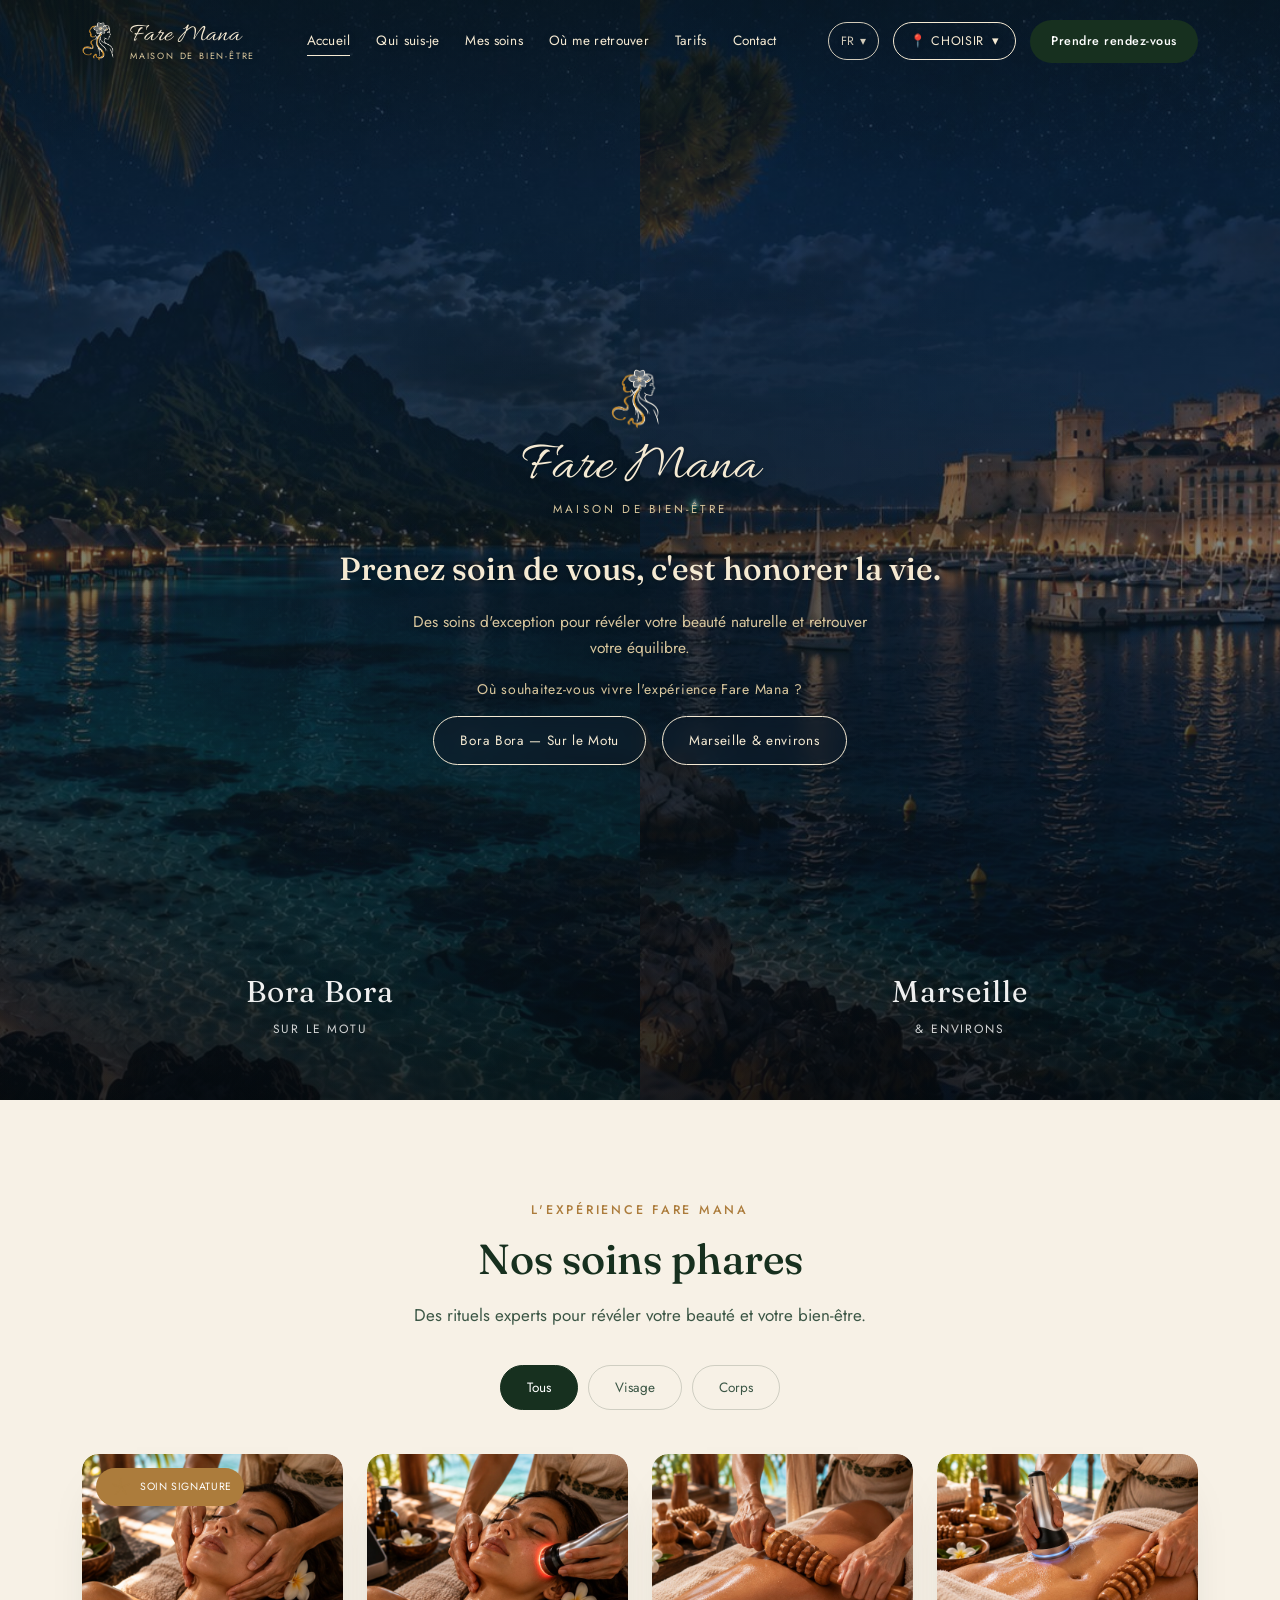
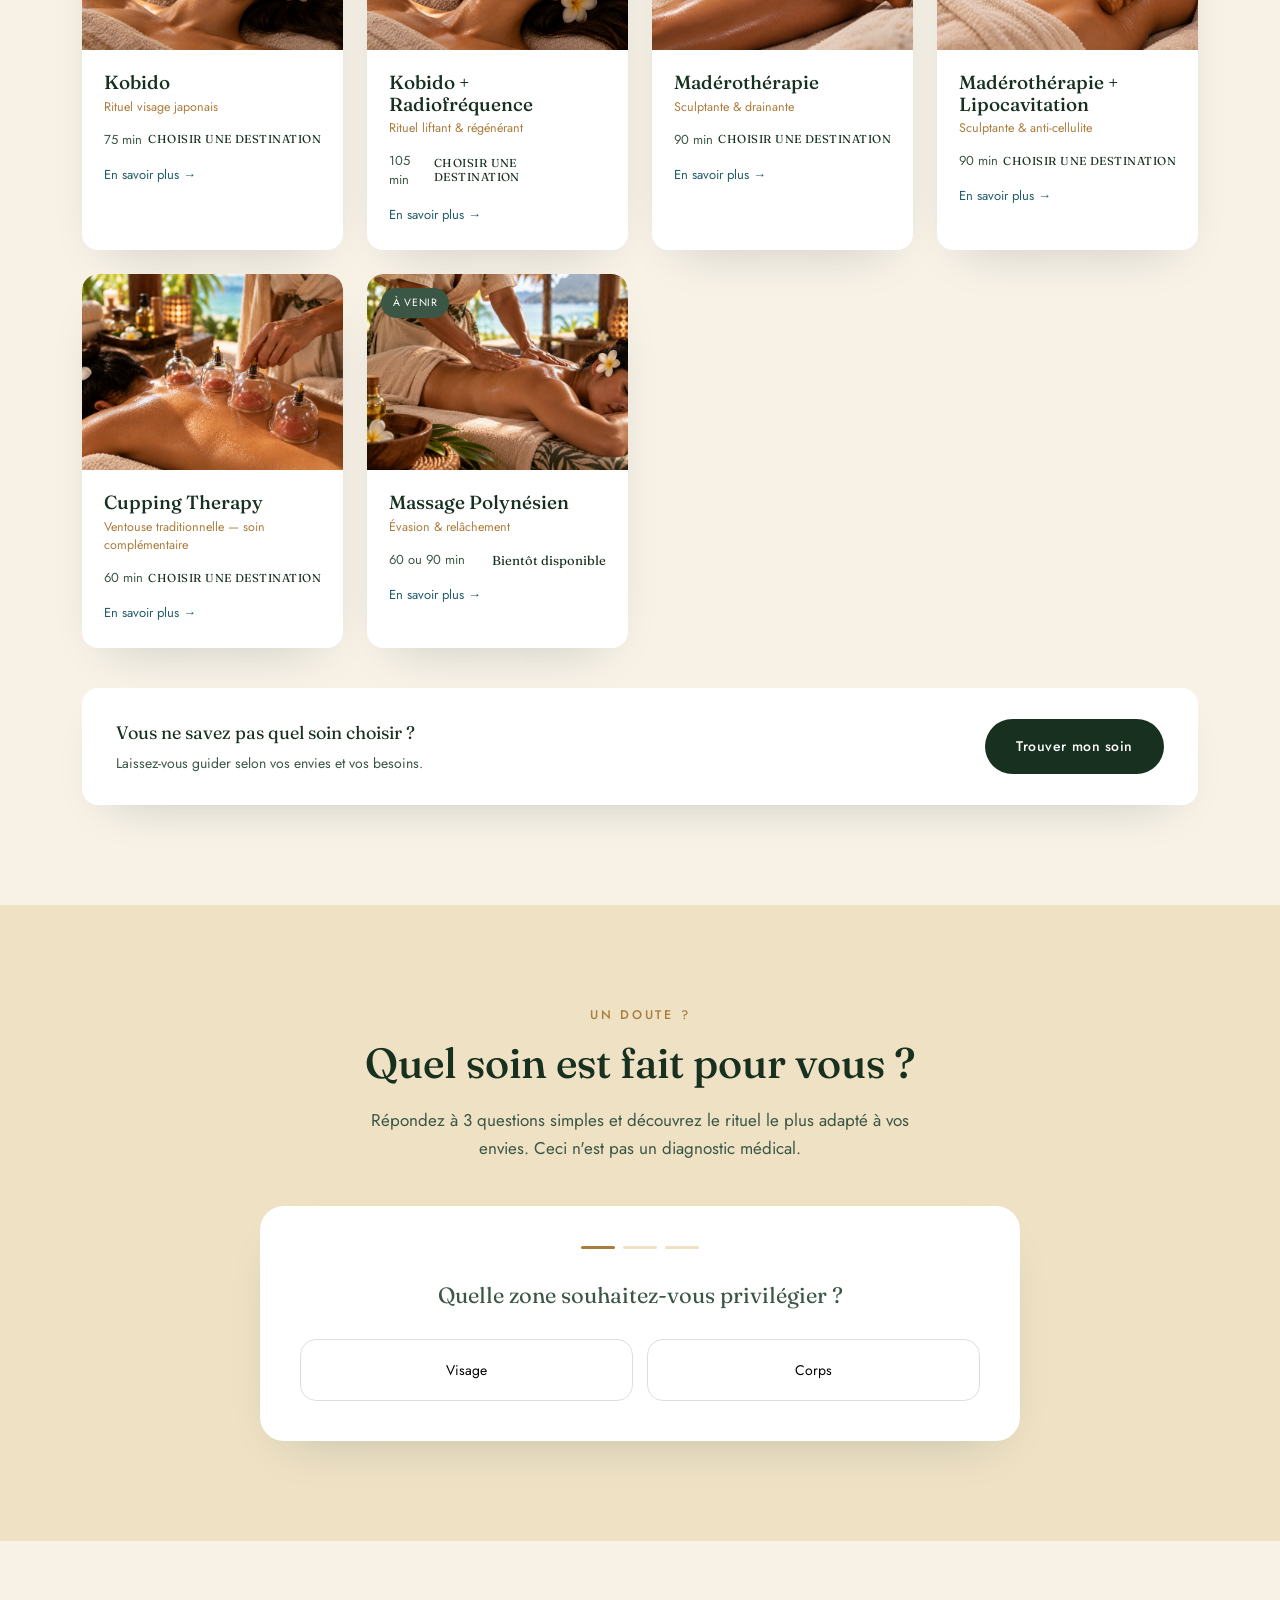
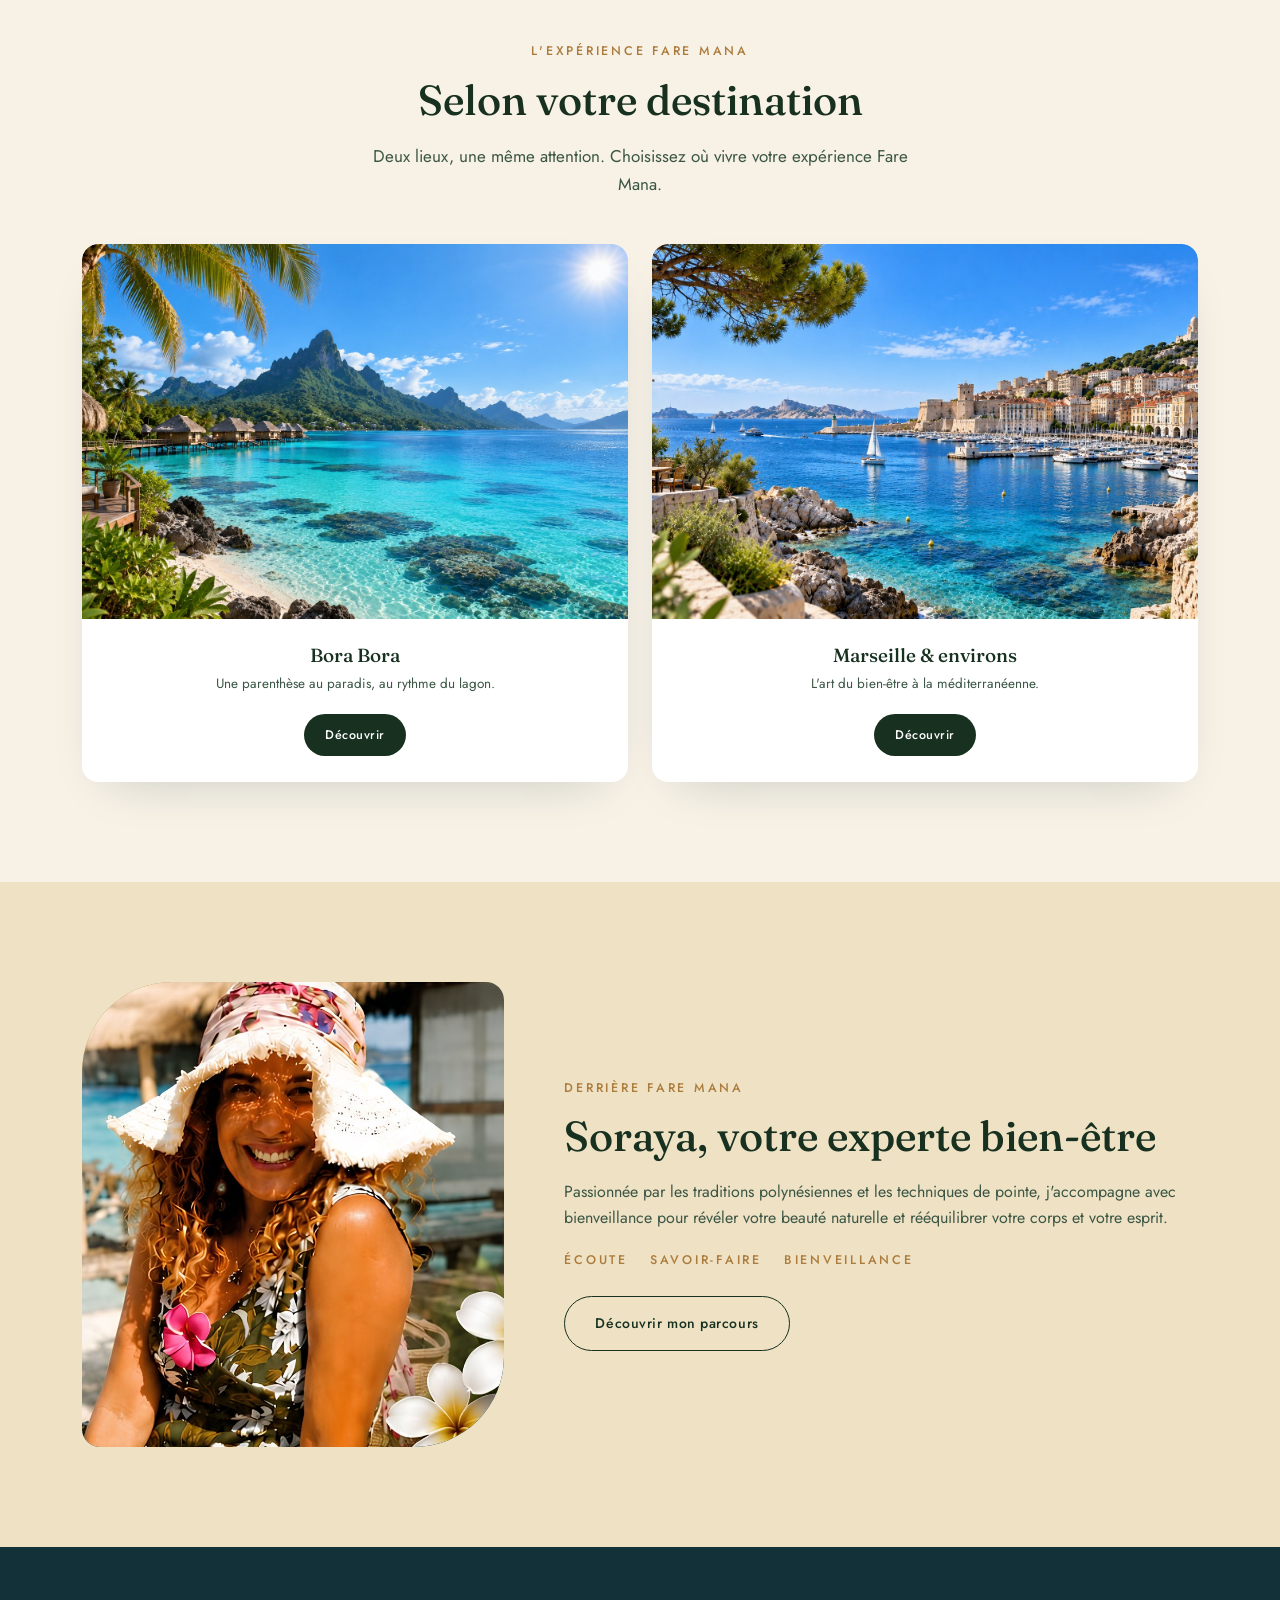
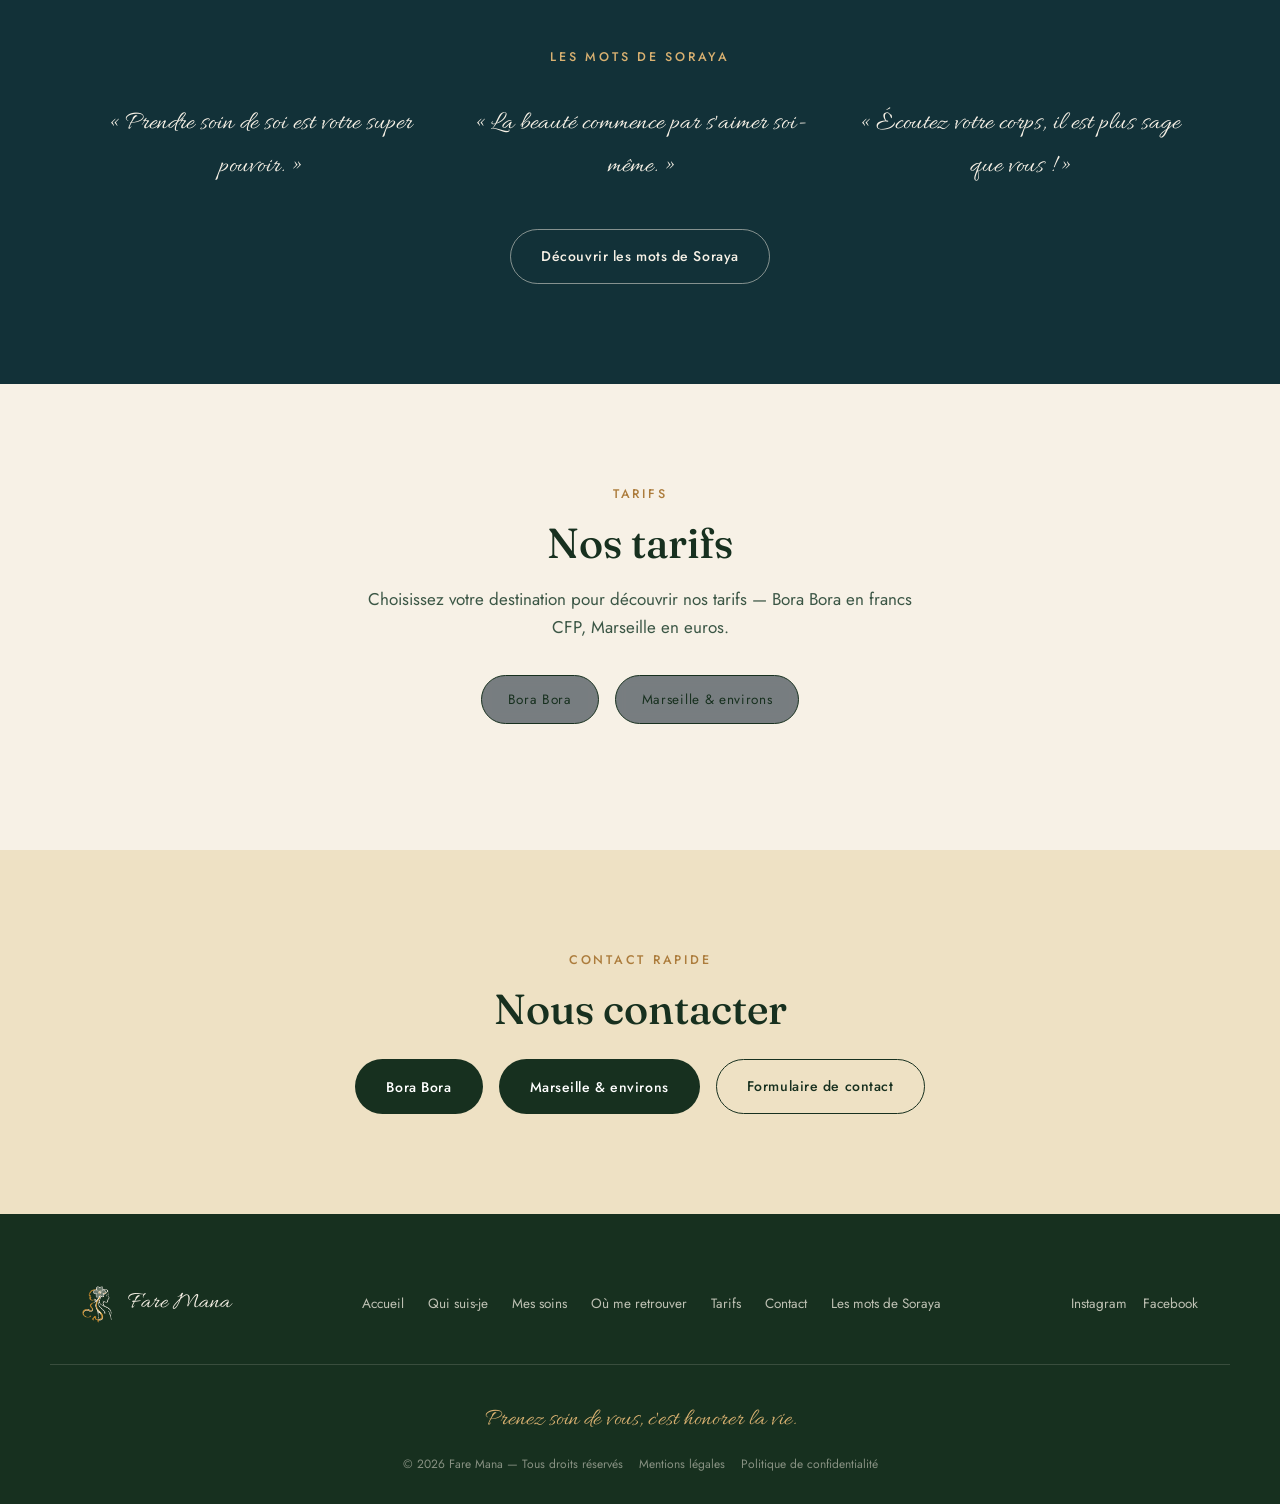
==== commit 4e3dce83: "Add files via upload" ====
--- a/index.html
+++ b/index.html
@@ -3,143 +3,246 @@
 <head>
 <meta charset="UTF-8">
 <meta name="viewport" content="width=device-width, initial-scale=1.0">
-<title>Fare Mana — Notre site se refait une beauté</title>
-<meta name="description" content="Fare Mana, maison de bien-être à Bora Bora. Une nouvelle expérience arrive bientôt.">
-<link rel="preconnect" href="https://fonts.googleapis.com">
-<link rel="preconnect" href="https://fonts.gstatic.com" crossorigin>
-<link href="https://fonts.googleapis.com/css2?family=Fraunces:ital,opsz,wght@0,9..144,400;0,9..144,500;1,9..144,400&family=Jost:wght@300;400;500&family=Allura&display=swap" rel="stylesheet">
-<style>
-  :root{
-    --cream:#F7F1E6;
-    --cream-deep:#EEE1C4;
-    --ink:#17301F;
-    --ink-soft:#3B5645;
-    --lagoon:#215C69;
-    --lagoon-deep:#123138;
-    --gold:#AC7C3C;
-    --gold-light:#D9B171;
-    --white:#FFFFFF;
-    --shadow:0 30px 70px -30px rgba(18,49,56,0.35);
-  }
-  *{margin:0;padding:0;box-sizing:border-box;}
-  body{
-    font-family:'Jost',sans-serif;
-    background:var(--cream);
-    color:var(--ink-soft);
-    min-height:100vh;
-    display:flex;align-items:center;justify-content:center;
-    padding:40px 24px;
-    line-height:1.65;
-  }
-  .script{font-family:'Allura',cursive;font-weight:400;}
-  a{color:inherit;text-decoration:none;}
-
-  .card{
-    width:100%;max-width:1040px;
-    display:grid;grid-template-columns:1.15fr .85fr;
-    background:var(--white);border-radius:28px;overflow:hidden;
-    box-shadow:var(--shadow);
-  }
-  .content{padding:64px 56px;text-align:center;display:flex;flex-direction:column;align-items:center;}
-
-  .flower{width:30px;height:30px;color:var(--gold);}
-  .flower path,.flower circle{stroke:currentColor;}
-
-  .logo-name{font-family:'Allura',cursive;font-size:38px;color:var(--ink);margin:14px 0 2px;}
-  .logo-sub{font-size:11px;letter-spacing:.24em;text-transform:uppercase;color:var(--ink-soft);margin-bottom:20px;}
-  .divider{width:64px;height:1px;background:var(--gold);margin:0 auto 30px;position:relative;}
-  .divider .flower{position:absolute;top:50%;left:50%;transform:translate(-50%,-50%);width:20px;height:20px;background:var(--white);padding:2px;}
-
-  .headline{font-family:'Fraunces',serif;font-weight:500;font-size:clamp(30px,4vw,44px);color:var(--ink);line-height:1.2;margin-bottom:22px;}
-  .headline em{font-style:normal;color:var(--lagoon);}
-  .lead{font-size:16.5px;max-width:360px;margin-bottom:8px;}
-  .tag{
-    display:inline-block;margin:18px 0 30px;font-size:12px;letter-spacing:.2em;
-    color:var(--gold);text-transform:uppercase;border:1px solid var(--gold-light);
-    padding:9px 22px;border-radius:100px;
-  }
-
-  .contact-title{font-size:13px;letter-spacing:.06em;color:var(--ink-soft);margin-bottom:18px;}
-  .contact-list{display:flex;flex-direction:column;gap:14px;margin-bottom:30px;width:100%;max-width:300px;}
-  .contact-row{
-    display:flex;align-items:center;gap:14px;text-align:left;
-    background:var(--cream);border-radius:12px;padding:13px 18px;
-    transition:transform .3s ease;
-  }
-  .contact-row:hover{transform:translateX(4px);}
-  .contact-row .flower{width:20px;height:20px;flex-shrink:0;}
-  .contact-row .label{display:block;font-size:11px;color:var(--ink-soft);}
-  .contact-row .value{display:block;font-family:'Fraunces',serif;font-size:15px;color:var(--ink);}
-
-  .signoff{font-size:26px;color:var(--gold);}
-
-  .visual{position:relative;}
-  .visual img{width:100%;height:100%;object-fit:cover;}
-  .visual::after{
-    content:'';position:absolute;inset:0;
-    background:linear-gradient(180deg,rgba(18,49,56,0) 55%,rgba(18,49,56,.45) 100%);
-  }
-
-  @media (max-width:820px){
-    .card{grid-template-columns:1fr;}
-    .visual{height:220px;order:-1;}
-    .content{padding:48px 30px;}
-  }
-</style>
+<title>Fare Mana — Maison de Bien-Être · Bora Bora &amp; Marseille</title>
+<meta name="description" content="Fare Mana, maison de bien-être à Bora Bora et à Marseille. Kobido, Madérothérapie, Cupping Therapy et rituels sur-mesure.">
+<meta property="og:title" content="Fare Mana — Maison de Bien-Être">
+<meta property="og:description" content="Des soins d'exception pour révéler votre beauté naturelle et retrouver votre équilibre — Bora Bora et Marseille.">
+<meta property="og:type" content="website">
+<link rel="canonical" href="https://faremana.com/">
+<link rel="stylesheet" href="assets/css/styles.css">
 </head>
-<body>
-
-  <div class="card">
-    <div class="content">
-      <svg class="flower" viewBox="0 0 100 100" fill="none" stroke-width="3" stroke-linecap="round">
-        <g transform="translate(50,50)">
-          <path d="M0,0 C -5,-15 -4,-28 0,-38 C 4,-28 5,-15 0,0 Z" transform="rotate(0)"/>
-          <path d="M0,0 C -5,-15 -4,-28 0,-38 C 4,-28 5,-15 0,0 Z" transform="rotate(72)"/>
-          <path d="M0,0 C -5,-15 -4,-28 0,-38 C 4,-28 5,-15 0,0 Z" transform="rotate(144)"/>
-          <path d="M0,0 C -5,-15 -4,-28 0,-38 C 4,-28 5,-15 0,0 Z" transform="rotate(216)"/>
-          <path d="M0,0 C -5,-15 -4,-28 0,-38 C 4,-28 5,-15 0,0 Z" transform="rotate(288)"/>
-          <circle r="4.5" fill="currentColor" stroke="none"/>
-        </g>
+<body data-page="index">
+
+<header class="site-header" id="site-header"></header>
+
+<section class="hero" id="accueil" data-hero-picker>
+  <div class="hero-split" aria-hidden="true">
+    <div class="hero-panel hero-panel-bora" data-pick-dest="bora">
+      <div class="hero-panel-label">
+        <p class="place" data-i18n="destLabels.bora">Bora Bora</p>
+        <p class="sub" data-i18n="about.boraSubtitle">Sur le Motu</p>
+      </div>
+    </div>
+    <div class="hero-panel hero-panel-marseille" data-pick-dest="marseille">
+      <div class="hero-panel-label">
+        <p class="place" data-i18n="destShort.marseille">Marseille</p>
+        <p class="sub" data-i18n="common.andSurroundings">&amp; environs</p>
+      </div>
+    </div>
+  </div>
+  <div class="hero-scrim" aria-hidden="true"></div>
+
+  <div class="hero-center">
+    <img class="hero-brand-mark" src="assets/images/brand/logo-light.png" alt="" aria-hidden="true">
+    <h1 class="hero-name" data-i18n="brand.name">Fare Mana</h1>
+    <p class="hero-tagline" data-i18n="brand.tagline">Maison de Bien-Être</p>
+    <p class="hero-slogan" data-i18n="brand.slogan">Prenez soin de vous, c'est honorer la vie.</p>
+
+    <div class="hero-picker-block">
+      <p class="hero-desc" data-i18n="brand.heroIntro">Des soins d'exception pour révéler votre beauté naturelle et retrouver votre équilibre.</p>
+      <p class="hero-question" data-i18n="home.heroQuestion">Où souhaitez-vous vivre l'expérience Fare Mana ?</p>
+      <div class="hero-picker">
+        <button type="button" class="hero-pick-btn" data-pick-dest="bora" data-i18n="destPicker.bora">Bora Bora — Sur le Motu</button>
+        <button type="button" class="hero-pick-btn" data-pick-dest="marseille" data-i18n="destPicker.marseille">Marseille &amp; environs</button>
+      </div>
+    </div>
+
+    <div class="hero-selected-block">
+      <p class="hero-desc" data-i18n="brand.heroIntro">Des soins d'exception pour révéler votre beauté naturelle et retrouver votre équilibre.</p>
+      <div class="hero-actions">
+        <a href="#" class="btn btn-hero-primary" data-booking-cta target="_blank" rel="noopener" data-i18n="common.bookingCta">Prendre rendez-vous</a>
+        <a href="#soins" class="btn btn-hero-ghost" data-i18n="common.discoverSoins">Découvrir les soins</a>
+      </div>
+      <button type="button" class="hero-change-dest" data-change-dest data-i18n="common.changeDestination">Changer de destination</button>
+    </div>
+  </div>
+</section>
+
+<!-- ============== NOS SOINS PHARES ============== -->
+<section id="soins">
+  <div class="container">
+    <p class="eyebrow center reveal" data-i18n="home.soinsEyebrow">L'expérience Fare Mana</p>
+    <h2 class="section-title center reveal" data-i18n="home.soinsTitle">Nos soins phares</h2>
+    <p class="section-lead center reveal" data-i18n="home.soinsLead">Des rituels experts pour révéler votre beauté et votre bien-être.</p>
+
+    <div class="service-filters reveal">
+      <button type="button" class="filter-btn" data-filter="all" aria-pressed="true" data-i18n="common.filterAll">Tous</button>
+      <button type="button" class="filter-btn" data-filter="visage" aria-pressed="false" data-i18n="common.filterFace">Visage</button>
+      <button type="button" class="filter-btn" data-filter="corps" aria-pressed="false" data-i18n="common.filterBody">Corps</button>
+    </div>
+
+    <div class="grid-4" id="services-grid" data-featured-only></div>
+
+    <div class="card reveal" style="margin-top:40px;padding:30px 34px;display:flex;align-items:center;justify-content:space-between;gap:20px;flex-wrap:wrap;">
+      <div>
+        <p style="font-family:'Fraunces',serif;font-size:18px;color:var(--ink);margin-bottom:4px;" data-i18n="home.noIdeaTitle">Vous ne savez pas quel soin choisir ?</p>
+        <p style="font-size:14px;" data-i18n="home.noIdeaText">Laissez-vous guider selon vos envies et vos besoins.</p>
+      </div>
+      <a href="#quel-soin" class="btn btn-primary" data-i18n="home.findMySoin">Trouver mon soin</a>
+    </div>
+  </div>
+</section>
+
+<!-- ============== QUEL SOIN EST FAIT POUR VOUS ============== -->
+<section class="alt-bg" id="quel-soin">
+  <div class="container">
+    <p class="eyebrow center reveal" data-i18n="home.quizEyebrow">Un doute ?</p>
+    <h2 class="section-title center reveal" data-i18n="home.quizTitle">Quel soin est fait pour vous ?</h2>
+    <p class="section-lead center reveal" data-i18n="home.quizLead">Répondez à 3 questions simples et découvrez le rituel le plus adapté à vos envies. Ceci n'est pas un diagnostic médical.</p>
+    <div class="quiz reveal" id="soin-quiz" style="margin-top:44px;"></div>
+  </div>
+</section>
+
+<!-- ============== EXPÉRIENCE LOCALE ============== -->
+<section id="experience">
+  <div class="container">
+
+    <div class="dest-teaser">
+      <p class="eyebrow center reveal" data-i18n="home.experienceEyebrow">L'expérience Fare Mana</p>
+      <h2 class="section-title center reveal" data-i18n="home.experienceTitle">Selon votre destination</h2>
+      <p class="section-lead center reveal" data-i18n="home.experienceLead">Deux lieux, une même attention. Choisissez où vivre votre expérience Fare Mana.</p>
+      <div class="grid-2 reveal" style="margin-top:46px;">
+        <article class="card teaser-card" data-pick-dest="bora">
+          <div class="img-placeholder"><img src="assets/images/hero/hero-bora-day.jpg" alt="Bora Bora, sur le Motu" loading="lazy"></div>
+          <div style="padding:26px;text-align:center;">
+            <h3 style="font-size:19px;margin-bottom:6px;" data-i18n="destLabels.bora">Bora Bora</h3>
+            <p style="font-size:13.5px;margin-bottom:18px;" data-i18n="home.boraTeaserText">Une parenthèse au paradis, au rythme du lagon.</p>
+            <span class="btn btn-primary btn-sm" data-i18n="home.discover">Découvrir</span>
+          </div>
+        </article>
+        <article class="card teaser-card" data-pick-dest="marseille">
+          <div class="img-placeholder"><img src="assets/images/hero/hero-marseille-day.jpg" alt="Marseille et son Vieux-Port" loading="lazy"></div>
+          <div style="padding:26px;text-align:center;">
+            <h3 style="font-size:19px;margin-bottom:6px;" data-i18n="destLabels.marseille">Marseille &amp; environs</h3>
+            <p style="font-size:13.5px;margin-bottom:18px;" data-i18n="home.marseilleTeaserText">L'art du bien-être à la méditerranéenne.</p>
+            <span class="btn btn-primary btn-sm" data-i18n="home.discover">Découvrir</span>
+          </div>
+        </article>
+      </div>
+    </div>
+
+    <div class="dest-detail" style="display:grid;grid-template-columns:.55fr .45fr;gap:60px;align-items:center;">
+      <div class="reveal">
+        <p class="eyebrow" data-dest-label></p>
+        <h2 class="section-title" data-dest-experience-title></h2>
+        <p class="section-lead" data-dest-experience-intro style="margin:0 0 8px;"></p>
+        <div class="grid-3" id="experience-features" style="margin-top:36px;"></div>
+        <p style="margin-top:34px;">
+          <a href="ou-me-retrouver.html" class="btn btn-ghost" data-i18n="home.discoverFindUs">Découvrir où me retrouver</a>
+        </p>
+      </div>
+      <div class="reveal img-placeholder" id="experience-photo" style="aspect-ratio:4/5;border-radius:90px 18px 90px 18px;"></div>
+    </div>
+
+  </div>
+</section>
+
+<!-- ============== SORAYA ============== -->
+<section class="alt-bg" id="soraya">
+  <div class="container soraya-section-grid">
+    <div class="reveal img-placeholder soraya-photo-mount" style="aspect-ratio:1/1.1;border-radius:90px 18px 90px 18px;">
+      <span class="visually-hidden">Photo de Soraya</span>
+      <img class="soraya-photo-img" alt="Soraya, créatrice de Fare Mana" style="display:none;">
+      <svg class="flower" viewBox="0 0 100 100" fill="none" stroke-width="2.4" stroke-linecap="round" style="width:30%;height:30%;">
+        <g transform="translate(50,50)"><path d="M0,0 C -5,-15 -4,-28 0,-38 C 4,-28 5,-15 0,0 Z" transform="rotate(0)"/><path d="M0,0 C -5,-15 -4,-28 0,-38 C 4,-28 5,-15 0,0 Z" transform="rotate(72)"/><path d="M0,0 C -5,-15 -4,-28 0,-38 C 4,-28 5,-15 0,0 Z" transform="rotate(144)"/><path d="M0,0 C -5,-15 -4,-28 0,-38 C 4,-28 5,-15 0,0 Z" transform="rotate(216)"/><path d="M0,0 C -5,-15 -4,-28 0,-38 C 4,-28 5,-15 0,0 Z" transform="rotate(288)"/><circle r="4.5" fill="currentColor" stroke="none"/></g>
       </svg>
-      <p class="logo-name">Fare Mana</p>
-      <p class="logo-sub">Maison de Bien-Être</p>
-
-      <div class="divider">
-        <svg class="flower" viewBox="0 0 100 100" fill="none" stroke-width="4" stroke-linecap="round">
-          <g transform="translate(50,50)">
-            <path d="M0,0 C -5,-15 -4,-28 0,-38 C 4,-28 5,-15 0,0 Z" transform="rotate(0)"/>
-            <path d="M0,0 C -5,-15 -4,-28 0,-38 C 4,-28 5,-15 0,0 Z" transform="rotate(72)"/>
-            <path d="M0,0 C -5,-15 -4,-28 0,-38 C 4,-28 5,-15 0,0 Z" transform="rotate(144)"/>
-            <path d="M0,0 C -5,-15 -4,-28 0,-38 C 4,-28 5,-15 0,0 Z" transform="rotate(216)"/>
-            <path d="M0,0 C -5,-15 -4,-28 0,-38 C 4,-28 5,-15 0,0 Z" transform="rotate(288)"/>
-            <circle r="4.5" fill="currentColor" stroke="none"/>
-          </g>
-        </svg>
-      </div>
-
-      <h1 class="headline script">Notre site se refait<br>une beauté&hellip;</h1>
-      <p class="lead">Une nouvelle expérience Fare Mana arrive bientôt.</p>
-      <span class="tag">Bora Bora</span>
-
-      <p class="contact-title">Pour toute information ou prise de rendez-vous</p>
-      <div class="contact-list">
-        <a class="contact-row" href="tel:+68989602054">
-          <svg class="flower" viewBox="0 0 100 100" fill="none" stroke-width="4" stroke-linecap="round"><g transform="translate(50,50)"><path d="M0,0 C -5,-15 -4,-28 0,-38 C 4,-28 5,-15 0,0 Z" transform="rotate(0)"/><path d="M0,0 C -5,-15 -4,-28 0,-38 C 4,-28 5,-15 0,0 Z" transform="rotate(72)"/><path d="M0,0 C -5,-15 -4,-28 0,-38 C 4,-28 5,-15 0,0 Z" transform="rotate(144)"/><path d="M0,0 C -5,-15 -4,-28 0,-38 C 4,-28 5,-15 0,0 Z" transform="rotate(216)"/><path d="M0,0 C -5,-15 -4,-28 0,-38 C 4,-28 5,-15 0,0 Z" transform="rotate(288)"/><circle r="4.5" fill="currentColor" stroke="none"/></g></svg>
-          <span><span class="label">Bora Bora — Appel ou WhatsApp</span><span class="value">+689 89 60 20 54</span></span>
-        </a>
-        <a class="contact-row" href="mailto:faremana44@gmail.com">
-          <svg class="flower" viewBox="0 0 100 100" fill="none" stroke-width="4" stroke-linecap="round"><g transform="translate(50,50)"><path d="M0,0 C -5,-15 -4,-28 0,-38 C 4,-28 5,-15 0,0 Z" transform="rotate(0)"/><path d="M0,0 C -5,-15 -4,-28 0,-38 C 4,-28 5,-15 0,0 Z" transform="rotate(72)"/><path d="M0,0 C -5,-15 -4,-28 0,-38 C 4,-28 5,-15 0,0 Z" transform="rotate(144)"/><path d="M0,0 C -5,-15 -4,-28 0,-38 C 4,-28 5,-15 0,0 Z" transform="rotate(216)"/><path d="M0,0 C -5,-15 -4,-28 0,-38 C 4,-28 5,-15 0,0 Z" transform="rotate(288)"/><circle r="4.5" fill="currentColor" stroke="none"/></g></svg>
-          <span><span class="label">E-mail</span><span class="value">faremana44@gmail.com</span></span>
-        </a>
-      </div>
-
-      <p class="signoff script">À très bientôt ♡</p>
-    </div>
-
-    <div class="visual">
-      <img src="[data-uri]" alt="Lagon de Bora Bora">
-    </div>
-  </div>
-
+      <span class="img-placeholder-tag" data-i18n="common.photoComingSoon">Photo à venir</span>
+    </div>
+    <div class="reveal">
+      <p class="eyebrow" data-i18n="home.sorayaEyebrow">Derrière Fare Mana</p>
+      <h2 class="section-title" data-i18n="home.sorayaTitle">Soraya, votre experte bien-être</h2>
+      <p style="margin-bottom:18px;" data-i18n="about.lead">Passionnée par les traditions polynésiennes et les techniques de pointe, j'accompagne avec bienveillance pour révéler votre beauté naturelle et rééquilibrer votre corps et votre esprit.</p>
+      <div style="display:flex;gap:22px;margin-bottom:26px;flex-wrap:wrap;">
+        <span class="eyebrow" style="margin:0;" data-i18n="about.values.ecoute">Écoute</span>
+        <span class="eyebrow" style="margin:0;" data-i18n="about.values.savoirFaire">Savoir-faire</span>
+        <span class="eyebrow" style="margin:0;" data-i18n="about.values.bienveillance">Bienveillance</span>
+      </div>
+      <a href="qui-suis-je.html" class="btn btn-ghost" data-i18n="home.discoverJourney">Découvrir mon parcours</a>
+    </div>
+  </div>
+</section>
+
+<!-- ============== LES MOTS DE SORAYA (aperçu) ============== -->
+<section class="dark-band" id="mots">
+  <div class="container center">
+    <p class="eyebrow eyebrow-light reveal" style="color:var(--gold-light);" data-i18n="home.motsEyebrow">Les mots de Soraya</p>
+    <div class="grid-3 reveal" style="margin:36px 0 40px;">
+      <p class="script" style="font-size:26px;" data-i18n="quotes.q0">« Prendre soin de soi est votre super pouvoir. »</p>
+      <p class="script" style="font-size:26px;" data-i18n="quotes.q1">« La beauté commence par s'aimer soi-même. »</p>
+      <p class="script" style="font-size:26px;" data-i18n="quotes.q2">« Écoutez votre corps, il est plus sage que vous ! »</p>
+    </div>
+    <a href="les-mots-de-soraya.html" class="btn btn-outline-light" style="border-color:rgba(247,241,230,.5);color:var(--cream);" data-i18n="home.motsButton">Découvrir les mots de Soraya</a>
+  </div>
+</section>
+
+<!-- ============== APERÇU TARIFS ============== -->
+<section>
+  <div class="container">
+    <p class="eyebrow center reveal" data-i18n="home.tarifsEyebrow">Tarifs</p>
+    <h2 class="section-title center reveal" data-dest-label data-i18n="home.tarifsTitle">Nos tarifs</h2>
+    <p class="section-lead center reveal" data-dest-currency-note data-i18n="home.tarifsChoosePrompt">Choisissez votre destination pour découvrir nos tarifs — Bora Bora en francs CFP, Marseille en euros.</p>
+
+    <div class="dest-teaser reveal center" style="margin-top:34px;">
+      <div class="hero-picker" style="justify-content:center;">
+        <button type="button" class="hero-pick-btn" data-pick-dest="bora" style="color:var(--ink);border-color:var(--ink);" data-i18n="destLabels.bora">Bora Bora</button>
+        <button type="button" class="hero-pick-btn" data-pick-dest="marseille" style="color:var(--ink);border-color:var(--ink);" data-i18n="destLabels.marseille">Marseille &amp; environs</button>
+      </div>
+    </div>
+
+    <div class="dest-detail">
+      <div class="grid-4 reveal" style="margin-top:44px;">
+        <div class="card" style="padding:26px;text-align:center;">
+          <p style="font-family:'Fraunces',serif;font-size:17px;margin-bottom:6px;" data-i18n="services.kobido.name">Kobido</p>
+          <p class="eyebrow" style="margin:0 0 10px;" data-dest-price="kobido"></p>
+          <p style="font-size:12.5px;">75 min</p>
+        </div>
+        <div class="card" style="padding:26px;text-align:center;">
+          <p style="font-family:'Fraunces',serif;font-size:17px;margin-bottom:6px;" data-i18n="services.maderotherapie.name">Madérothérapie</p>
+          <p class="eyebrow" style="margin:0 0 10px;" data-dest-price="maderotherapie"></p>
+          <p style="font-size:12.5px;">90 min</p>
+        </div>
+        <div class="card" style="padding:26px;text-align:center;">
+          <p style="font-family:'Fraunces',serif;font-size:17px;margin-bottom:6px;" data-i18n="services.ventre-plat.name">Ventre plat &amp; taille fine</p>
+          <p class="eyebrow" style="margin:0 0 10px;" data-dest-price="ventre-plat"></p>
+          <p style="font-size:12.5px;">45 min</p>
+        </div>
+        <div class="card" style="padding:26px;text-align:center;">
+          <p style="font-family:'Fraunces',serif;font-size:17px;margin-bottom:6px;" data-i18n="services.cupping.name">Cupping Therapy</p>
+          <p class="eyebrow" style="margin:0 0 10px;" data-dest-price="cupping"></p>
+          <p style="font-size:12.5px;">60 min</p>
+        </div>
+      </div>
+      <p class="center reveal" style="margin-top:36px;"><a href="tarifs.html" class="btn btn-ghost" data-i18n="common.seeAllPrices">Voir tous les tarifs</a></p>
+    </div>
+  </div>
+</section>
+
+<!-- ============== CONTACT RAPIDE ============== -->
+<section class="alt-bg">
+  <div class="container center reveal">
+    <p class="eyebrow" data-i18n="home.contactEyebrow">Contact rapide</p>
+    <h2 class="section-title" data-dest-label style="margin-bottom:26px;" data-i18n="home.contactTitle">Nous contacter</h2>
+    <div class="dest-teaser" style="display:flex;gap:16px;justify-content:center;flex-wrap:wrap;">
+      <button type="button" class="btn btn-primary" data-pick-dest="bora" data-i18n="destLabels.bora">Bora Bora</button>
+      <button type="button" class="btn btn-primary" data-pick-dest="marseille" data-i18n="destLabels.marseille">Marseille &amp; environs</button>
+      <a href="contact.html" class="btn btn-ghost" data-i18n="home.contactForm">Formulaire de contact</a>
+    </div>
+    <div class="dest-detail" style="display:flex;gap:16px;justify-content:center;flex-wrap:wrap;">
+      <a href="#" class="btn btn-primary" data-dest-phone data-i18n="home.callBtn">Appeler</a>
+      <a href="contact.html" class="btn btn-ghost" data-i18n="home.contactForm">Formulaire de contact</a>
+    </div>
+  </div>
+</section>
+
+<footer class="site-footer" id="site-footer"></footer>
+
+<!-- ============== MODALE SOIN ============== -->
+<div class="modal-overlay" id="service-modal" role="dialog" aria-modal="true" aria-labelledby="modal-title" aria-hidden="true">
+  <div class="modal"></div>
+</div>
+
+<script src="assets/js/data.js"></script>
+<script src="assets/js/i18n.js"></script>
+<script src="assets/js/site.js" defer></script>
 </body>
 </html>
--- a/assets/css/styles.css
+++ b/assets/css/styles.css
@@ -0,0 +1,557 @@
+/* ============================================================
+   FARE MANA — DESIGN SYSTEM
+   Feuille de style unique, partagée par toutes les pages.
+   ============================================================ */
+
+@import url('https://fonts.googleapis.com/css2?family=Fraunces:ital,opsz,wght@0,9..144,300;0,9..144,400;0,9..144,500;0,9..144,600;1,9..144,400&family=Jost:wght@300;400;500;600&family=Allura&display=swap');
+
+/* ---------- BASE TOKENS (indépendants de l'heure) ---------- */
+:root{
+  --cream:#F7F1E6;
+  --cream-deep:#EEE1C4;
+  --ink:#17301F;
+  --ink-soft:#3B5645;
+  --lagoon:#215C69;
+  --lagoon-deep:#123138;
+  --gold:#AC7C3C;
+  --gold-light:#D9B171;
+  --white:#FFFFFF;
+  --danger:#A6462E;
+  --shadow:0 30px 70px -30px rgba(18,49,56,0.35);
+  --shadow-soft:0 20px 50px -30px rgba(18,49,56,.28);
+  --ease:cubic-bezier(.22,.68,0,1);
+  --radius-lg:24px;
+  --radius-md:16px;
+  --radius-sm:10px;
+}
+
+/* ---------- TIME THEMES ----------
+   Appliqué via [data-theme] sur <html>, calculé par site.js
+   en fonction de l'heure locale du visiteur.
+   Ces variables ne pilotent que le Hero et quelques accents —
+   le reste du site garde son identité crème/vert/or en continu. */
+[data-theme="morning"]{
+  --hero-grad: linear-gradient(135deg,#FBF6E9 0%,#EFE3CE 35%,#CDEAE0 70%,#F3D9B6 100%);
+  --hero-text:#FBF6EC;
+  --hero-text-soft:#EDE2C9;
+  --hero-accent:#3C7D6E;
+  --hero-accent-contrast:#FFFFFF;
+  --hero-card-bg:rgba(20,35,30,.4);
+  --hero-tint: linear-gradient(180deg, rgba(253,246,233,.22), rgba(205,234,224,.05) 45%, rgba(243,217,182,.18));
+  --theme-icon:"☀︎";
+}
+[data-theme="day"]{
+  --hero-grad: linear-gradient(135deg,#DFF4F0 0%,#8FD3D9 35%,#2E93A6 70%,#1C6B84 100%);
+  --hero-text:#FBFCFB;
+  --hero-text-soft:#E7F1EF;
+  --hero-accent:#1C6B84;
+  --hero-accent-contrast:#FFFFFF;
+  --hero-card-bg:rgba(12,30,36,.4);
+  --hero-tint: linear-gradient(180deg, rgba(143,211,217,.14), rgba(46,147,166,.04) 45%, rgba(28,107,132,.16));
+  --theme-icon:"☀︎";
+}
+[data-theme="sunset"]{
+  --hero-grad: linear-gradient(135deg,#FCE3B6 0%,#F5B87B 35%,#E38350 70%,#B85A38 100%);
+  --hero-text:#FFF7EC;
+  --hero-text-soft:#F3DAB9;
+  --hero-accent:#B85A38;
+  --hero-accent-contrast:#FFFFFF;
+  --hero-card-bg:rgba(45,22,12,.45);
+  --hero-tint: linear-gradient(180deg, rgba(252,203,139,.28), rgba(227,131,80,.1) 45%, rgba(184,90,56,.26));
+  --theme-icon:"☀︎";
+}
+[data-theme="night"]{
+  --hero-grad: linear-gradient(135deg,#0E2233 0%,#132C40 35%,#0B1B2A 70%,#070F18 100%);
+  --hero-text:#F5EAD3;
+  --hero-text-soft:#D9C79E;
+  --hero-accent:#D9B171;
+  --hero-accent-contrast:#0B1B2A;
+  --hero-card-bg:rgba(15,30,45,.55);
+  --hero-tint: linear-gradient(180deg, rgba(14,34,51,.6), rgba(19,44,64,.45) 45%, rgba(7,15,24,.65));
+  --theme-icon:"☾";
+}
+
+/* ---------- RESET ---------- */
+*{margin:0;padding:0;box-sizing:border-box;}
+html{scroll-behavior:smooth;}
+body{
+  font-family:'Jost',sans-serif;
+  background:var(--cream);
+  color:var(--ink-soft);
+  line-height:1.65;
+  overflow-x:hidden;
+  font-size:16px;
+}
+img{display:block;max-width:100%;}
+a{color:inherit;text-decoration:none;}
+button{font-family:inherit;cursor:pointer;background:none;border:none;}
+ul{list-style:none;}
+h1,h2,h3{font-family:'Fraunces',serif;color:var(--ink);font-weight:500;line-height:1.15;}
+.script{font-family:'Allura',cursive;font-weight:400;}
+.container{max-width:1180px;margin:0 auto;padding:0 32px;}
+section{padding:100px 0;}
+.eyebrow{font-size:12.5px;letter-spacing:.22em;text-transform:uppercase;color:var(--gold);font-weight:500;margin-bottom:14px;}
+.center{text-align:center;}
+.section-title{font-size:clamp(28px,4vw,42px);margin-bottom:18px;}
+.section-lead{max-width:560px;margin:0 auto 8px;font-size:17px;}
+.visually-hidden{position:absolute;width:1px;height:1px;overflow:hidden;clip:rect(0,0,0,0);white-space:nowrap;}
+.flower{width:26px;height:26px;color:var(--gold);flex-shrink:0;}
+.flower path,.flower circle{stroke:currentColor;}
+
+/* ---------- BUTTONS ---------- */
+.btn{display:inline-flex;align-items:center;justify-content:center;gap:10px;padding:15px 30px;border-radius:100px;font-size:14px;letter-spacing:.04em;font-weight:500;transition:all .35s var(--ease);border:1px solid transparent;white-space:nowrap;}
+.btn-primary{background:var(--ink);color:var(--white);}
+.btn-primary:hover{background:var(--lagoon-deep);transform:translateY(-2px);}
+.btn-ghost{border-color:var(--ink);color:var(--ink);}
+.btn-ghost:hover{background:var(--ink);color:var(--white);transform:translateY(-2px);}
+.btn-hero-primary{background:var(--hero-accent);color:var(--hero-accent-contrast);}
+.btn-hero-primary:hover{transform:translateY(-2px);filter:brightness(1.08);}
+.btn-hero-ghost{border-color:currentColor;color:var(--hero-text);}
+.btn-hero-ghost:hover{background:var(--hero-text);color:var(--ink);transform:translateY(-2px);}
+.btn-sm{padding:10px 20px;font-size:12.5px;}
+.btn:focus-visible,a:focus-visible,button:focus-visible,input:focus-visible,textarea:focus-visible{outline:2px solid var(--gold);outline-offset:3px;}
+
+/* ---------- HEADER ---------- */
+.site-header{position:fixed;top:0;left:0;right:0;z-index:200;padding:20px 0;transition:all .4s var(--ease);}
+.site-header.scrolled,.site-header.solid{background:rgba(247,241,230,.94);backdrop-filter:blur(10px);padding:12px 0;box-shadow:0 8px 30px -20px rgba(18,49,56,.4);}
+.header-inner{max-width:1180px;margin:0 auto;padding:0 32px;display:flex;align-items:center;justify-content:space-between;gap:18px;}
+.logo{display:flex;align-items:center;gap:10px;flex-shrink:0;}
+.logo-mark{position:relative;width:38px;height:39px;flex-shrink:0;}
+.logo-img{position:absolute;inset:0;width:100%;height:100%;object-fit:contain;transition:opacity .3s var(--ease);}
+.logo-img-dark{opacity:0;}
+.logo-img-light{opacity:1;}
+.site-header.scrolled .logo-img-dark,.site-header.solid .logo-img-dark{opacity:1;}
+.site-header.scrolled .logo-img-light,.site-header.solid .logo-img-light{opacity:0;}
+.logo-img-static{width:36px;height:37px;object-fit:contain;}
+.logo-text{display:flex;flex-direction:column;line-height:1.1;}
+.logo-name{font-family:'Allura',cursive;font-size:26px;white-space:nowrap;}
+.logo-sub{font-size:9px;letter-spacing:.2em;text-transform:uppercase;}
+.site-header:not(.scrolled):not(.solid) .logo-name{color:var(--hero-text);text-shadow:0 1px 8px rgba(0,0,0,.3);}
+.site-header.scrolled .logo-name,.site-header.solid .logo-name{color:var(--ink);}
+.site-header.scrolled .logo-sub,.site-header.solid .logo-sub{color:var(--ink-soft);}
+.site-header:not(.scrolled):not(.solid) .logo-sub{color:var(--hero-text-soft);text-shadow:0 1px 6px rgba(0,0,0,.3);}
+.site-header:not(.scrolled):not(.solid) .flower{color:var(--hero-accent);}
+
+.main-nav{display:flex;gap:26px;font-size:13.5px;letter-spacing:.02em;flex-shrink:0;}
+.main-nav a{white-space:nowrap;}
+.main-nav a{position:relative;padding:4px 0;}
+.main-nav a::after{content:'';position:absolute;left:0;bottom:0;width:0;height:1px;background:currentColor;transition:width .3s var(--ease);}
+.main-nav a:hover::after,.main-nav a[aria-current="page"]::after{width:100%;}
+.site-header.scrolled .main-nav,.site-header.solid .main-nav{color:var(--ink-soft);}
+.site-header:not(.scrolled):not(.solid) .main-nav{color:var(--hero-text);text-shadow:0 1px 6px rgba(0,0,0,.3);}
+
+.header-actions{display:flex;align-items:center;gap:14px;}
+.dest-switcher{position:relative;}
+.dest-btn{display:flex;align-items:center;gap:8px;font-size:12.5px;letter-spacing:.05em;padding:9px 16px;border-radius:100px;border:1px solid currentColor;white-space:nowrap;}
+.site-header.scrolled .dest-btn,.site-header.solid .dest-btn{color:var(--ink);}
+.site-header:not(.scrolled):not(.solid) .dest-btn{color:var(--hero-text);text-shadow:0 1px 6px rgba(0,0,0,.3);}
+.dest-menu{position:absolute;top:calc(100% + 10px);right:0;background:var(--white);border-radius:var(--radius-sm);box-shadow:var(--shadow);min-width:220px;padding:8px;opacity:0;visibility:hidden;transform:translateY(-6px);transition:all .25s var(--ease);}
+.dest-switcher.open .dest-menu{opacity:1;visibility:visible;transform:translateY(0);}
+.dest-menu button{display:block;width:100%;text-align:left;padding:11px 14px;border-radius:8px;font-size:13.5px;color:var(--ink-soft);}
+.dest-menu button:hover,.dest-menu button:focus-visible{background:var(--cream);}
+.dest-menu button[aria-current="true"]{color:var(--lagoon);font-weight:500;}
+
+.lang-switcher{position:relative;}
+.lang-btn{display:flex;align-items:center;gap:5px;font-size:12px;letter-spacing:.04em;padding:9px 12px;border-radius:100px;border:1px solid currentColor;white-space:nowrap;opacity:.85;}
+.site-header.scrolled .lang-btn,.site-header.solid .lang-btn{color:var(--ink);}
+.site-header:not(.scrolled):not(.solid) .lang-btn{color:var(--hero-text);text-shadow:0 1px 6px rgba(0,0,0,.3);}
+.lang-menu{position:absolute;top:calc(100% + 10px);right:0;background:var(--white);border-radius:var(--radius-sm);box-shadow:var(--shadow);min-width:160px;padding:8px;opacity:0;visibility:hidden;transform:translateY(-6px);transition:all .25s var(--ease);z-index:5;}
+.lang-switcher.open .lang-menu{opacity:1;visibility:visible;transform:translateY(0);}
+.lang-menu button{display:block;width:100%;text-align:left;padding:10px 14px;border-radius:8px;font-size:13px;color:var(--ink-soft);white-space:nowrap;}
+.lang-menu button:hover,.lang-menu button:focus-visible{background:var(--cream);}
+.lang-menu button[aria-current="true"]{color:var(--lagoon);font-weight:500;}
+
+.nav-toggle{display:none;flex-direction:column;gap:5px;padding:6px;position:relative;z-index:160;}
+.nav-toggle span{width:22px;height:1.5px;background:currentColor;}
+.site-header.scrolled .nav-toggle,.site-header.solid .nav-toggle{color:var(--ink);}
+.site-header:not(.scrolled):not(.solid) .nav-toggle{color:var(--hero-text);}
+
+/* ---------- HERO / DESTINATION PICKER ---------- */
+.hero{position:relative;min-height:100vh;background:var(--cream-deep);color:var(--hero-text);overflow:hidden;}
+.hero-split{position:absolute;inset:0;display:flex;}
+.hero-panel{position:relative;flex:1;display:flex;align-items:flex-end;justify-content:center;padding:0 24px 60px;transition:flex-grow 1s var(--ease),opacity .6s var(--ease);cursor:pointer;overflow:hidden;background-size:cover;background-position:center;}
+.hero-panel::before{content:'';position:absolute;inset:0;background:linear-gradient(180deg,rgba(0,0,0,0) 35%,rgba(0,0,0,.5) 100%);transition:background 1.2s var(--ease);}
+.hero-panel::after{content:'';position:absolute;inset:0;background:var(--hero-tint);mix-blend-mode:normal;transition:background 1.2s var(--ease);}
+/* Images des panneaux du hero : injectées dynamiquement par site.js
+   (renderHeroPanelImages), car elles dépendent de l'heure locale
+   réelle de chaque destination — voir assets/js/site.js. */
+.hero-panel-label{position:relative;z-index:2;text-align:center;color:#fff;text-shadow:0 4px 20px rgba(0,0,0,.4);}
+.hero-panel-label .place{font-family:'Fraunces',serif;font-size:clamp(20px,2.6vw,30px);letter-spacing:.03em;}
+.hero-panel-label .sub{font-size:12px;letter-spacing:.15em;text-transform:uppercase;opacity:.9;margin-top:4px;}
+.hero[data-selected="bora"] .hero-panel-marseille,
+.hero[data-selected="marseille"] .hero-panel-bora{flex:0 0 0%;min-width:0;padding:0;opacity:0;pointer-events:none;}
+.hero:not([data-selected]):hover .hero-panel:hover{flex-grow:2.6;}
+.hero::after{
+  content:'';position:absolute;inset:0;z-index:2;pointer-events:none;
+  background:
+    radial-gradient(ellipse 62% 48% at 50% 54%, rgba(6,14,12,.34) 0%, rgba(6,14,12,0) 72%),
+    linear-gradient(180deg, rgba(6,14,12,.32) 0%, rgba(6,14,12,0) 16%, rgba(6,14,12,0) 84%, rgba(6,14,12,.16) 100%);
+}
+
+.hero-center{position:relative;z-index:3;min-height:100vh;display:flex;flex-direction:column;align-items:center;justify-content:center;text-align:center;padding:150px 24px 90px;pointer-events:none;}
+.hero-center > *{pointer-events:auto;}
+.hero-brand-mark{width:58px;height:auto;object-fit:contain;margin-bottom:6px;filter:drop-shadow(0 2px 10px rgba(0,0,0,.25));}
+.hero-name{font-family:'Allura',cursive;font-size:clamp(38px,5vw,56px);color:var(--hero-text);text-shadow:0 2px 22px rgba(0,0,0,.3),0 1px 4px rgba(0,0,0,.25);}
+.hero-tagline{font-size:11.5px;letter-spacing:.28em;text-transform:uppercase;margin-bottom:18px;color:var(--hero-text-soft);text-shadow:0 1px 8px rgba(0,0,0,.3);}
+.hero-slogan{font-family:'Fraunces',serif;font-weight:500;color:var(--hero-text);font-size:clamp(22px,3vw,32px);max-width:640px;margin:6px 0 14px;text-shadow:0 2px 18px rgba(0,0,0,.28),0 1px 3px rgba(0,0,0,.22);}
+.hero-desc{max-width:460px;font-size:15.5px;color:var(--hero-text-soft);margin-bottom:8px;text-shadow:0 1px 8px rgba(0,0,0,.3);}
+.hero-question{font-size:14px;letter-spacing:.05em;margin:18px 0 14px;color:var(--hero-text-soft);text-shadow:0 1px 8px rgba(0,0,0,.3);}
+.hero-picker{display:flex;gap:16px;margin-bottom:26px;flex-wrap:wrap;justify-content:center;}
+.hero-pick-btn{background:var(--hero-card-bg);backdrop-filter:blur(6px);border:1px solid currentColor;color:var(--hero-text);padding:14px 26px;border-radius:100px;font-size:13.5px;letter-spacing:.05em;transition:transform .3s var(--ease);}
+.hero-pick-btn:hover{transform:translateY(-2px);}
+.hero-actions{display:flex;gap:16px;flex-wrap:wrap;justify-content:center;margin-top:10px;}
+.hero-badge{position:absolute;top:24px;left:50%;transform:translateX(-50%);z-index:4;font-size:11px;letter-spacing:.1em;text-transform:uppercase;color:var(--hero-text-soft);opacity:.85;}
+.hero:not([data-selected]) .hero-selected-block{display:none;}
+.hero[data-selected] .hero-picker-block{display:none;}
+.hero-change-dest{margin-top:14px;font-size:12px;text-decoration:underline;color:var(--hero-text-soft);}
+
+/* ---------- ÉTATS AVANT / APRÈS SÉLECTION DE DESTINATION ----------
+   .dest-teaser  : visible tant qu'aucune destination n'est choisie
+   .dest-detail  : visible une fois une destination choisie
+   Piloté par l'attribut body[data-selected]. */
+body:not([data-selected]) .dest-detail{display:none !important;}
+body[data-selected] .dest-teaser{display:none !important;}
+.teaser-card{overflow:hidden;cursor:pointer;transition:transform .35s var(--ease);}
+.teaser-card:hover{transform:translateY(-6px);}
+.teaser-card .img-placeholder{aspect-ratio:16/11;border-radius:var(--radius-md) var(--radius-md) 0 0;}
+
+/* ---------- SECTIONS GÉNÉRIQUES ---------- */
+.alt-bg{background:var(--cream-deep);}
+.dark-band{background:var(--lagoon-deep);color:var(--cream);}
+.dark-band .section-title{color:var(--cream);}
+.grid-4{display:grid;grid-template-columns:repeat(4,1fr);gap:24px;}
+.grid-3{display:grid;grid-template-columns:repeat(3,1fr);gap:24px;}
+.grid-2{display:grid;grid-template-columns:repeat(2,1fr);gap:24px;}
+
+/* ---------- CARDS ---------- */
+.card{background:var(--white);border-radius:var(--radius-md);box-shadow:var(--shadow-soft);transition:transform .35s var(--ease),box-shadow .35s var(--ease);}
+.card:hover{transform:translateY(-6px);box-shadow:var(--shadow);}
+.img-placeholder{position:relative;aspect-ratio:4/3;border-radius:var(--radius-md) var(--radius-md) 0 0;overflow:hidden;background:linear-gradient(150deg,var(--gold-light),var(--lagoon));display:flex;align-items:center;justify-content:center;}
+.img-placeholder img{width:100%;height:100%;object-fit:cover;}
+.img-placeholder .flower{width:34%;height:34%;color:rgba(255,255,255,.5);}
+.img-placeholder-tag{position:absolute;bottom:10px;left:10px;background:rgba(23,48,31,.55);color:var(--cream);font-size:10px;letter-spacing:.08em;text-transform:uppercase;padding:6px 12px;border-radius:100px;}
+.service-price-prompt{color:var(--gold);font-size:11.5px;text-transform:uppercase;letter-spacing:.04em;}
+.price-prompt-link{color:var(--lagoon);text-decoration:underline;font-size:inherit;background:none;border:none;cursor:pointer;padding:0;font-family:inherit;}
+
+/* ---------- SERVICE CARDS ---------- */
+.service-filters{display:flex;justify-content:center;gap:10px;margin:36px 0 44px;}
+.filter-btn{padding:12px 26px;border-radius:100px;font-size:13.5px;border:1px solid rgba(23,48,31,.18);color:var(--ink-soft);transition:all .3s var(--ease);}
+.filter-btn[aria-pressed="true"]{background:var(--ink);color:var(--white);border-color:var(--ink);}
+.service-card{overflow:hidden;text-align:left;position:relative;}
+.service-badge{position:absolute;top:14px;left:14px;z-index:2;background:var(--gold);color:var(--white);font-size:10.5px;letter-spacing:.06em;text-transform:uppercase;padding:6px 12px;border-radius:100px;display:flex;align-items:center;gap:6px;}
+.service-badge.coming{background:var(--ink-soft);}
+.service-body{padding:22px 22px 26px;}
+.service-body h3{font-size:19px;margin-bottom:4px;}
+.service-body .subtitle{font-size:12.5px;color:var(--gold);margin-bottom:12px;}
+.service-meta{display:flex;justify-content:space-between;align-items:center;font-size:13px;color:var(--ink-soft);margin:14px 0 16px;}
+.service-price{font-family:'Fraunces',serif;color:var(--ink);}
+.service-card-open{width:100%;text-align:left;}
+
+/* ---------- MODAL ---------- */
+.modal-overlay{position:fixed;inset:0;background:rgba(11,26,20,.55);backdrop-filter:blur(3px);display:flex;align-items:center;justify-content:center;padding:24px;z-index:500;opacity:0;visibility:hidden;transition:opacity .3s var(--ease);}
+.modal-overlay.open{opacity:1;visibility:visible;}
+.modal{background:var(--white);max-width:520px;width:100%;max-height:88vh;overflow-y:auto;border-radius:var(--radius-lg);position:relative;transform:translateY(16px) scale(.98);transition:transform .35s var(--ease);}
+.modal-overlay.open .modal{transform:translateY(0) scale(1);}
+.modal-close{position:absolute;top:16px;right:16px;width:36px;height:36px;border-radius:50%;background:var(--white);box-shadow:var(--shadow-soft);display:flex;align-items:center;justify-content:center;font-size:18px;z-index:2;}
+.modal-image{aspect-ratio:16/10;background:linear-gradient(150deg,var(--gold-light),var(--lagoon));display:flex;align-items:center;justify-content:center;border-radius:var(--radius-lg) var(--radius-lg) 0 0;overflow:hidden;}
+.modal-image img{width:100%;height:100%;object-fit:cover;}
+.modal-image .flower{width:60px;height:60px;color:rgba(255,255,255,.55);}
+.modal-body{padding:28px 30px 32px;}
+.modal-body h3{font-size:24px;margin-bottom:4px;}
+.modal-body .subtitle{color:var(--gold);font-size:13px;margin-bottom:16px;}
+.modal-body p.desc{margin-bottom:20px;}
+.modal-benefits{display:grid;grid-template-columns:repeat(2,1fr);gap:10px;margin-bottom:20px;}
+.modal-benefits li{font-size:13px;color:var(--ink-soft);display:flex;gap:8px;align-items:flex-start;}
+.modal-benefits li::before{content:'✿';color:var(--gold);flex-shrink:0;}
+.modal-price-row{display:flex;justify-content:space-between;align-items:center;background:var(--cream);border-radius:var(--radius-sm);padding:16px 18px;margin-bottom:20px;font-size:13px;}
+.modal-price-row strong{font-family:'Fraunces',serif;font-size:18px;color:var(--ink);}
+.modal-actions{display:flex;flex-direction:column;gap:10px;}
+.modal-actions .btn{width:100%;}
+
+/* ---------- QUIZ ---------- */
+.quiz{background:var(--white);border-radius:var(--radius-lg);box-shadow:var(--shadow-soft);padding:40px;max-width:760px;margin:0 auto;}
+.quiz-progress{display:flex;gap:8px;justify-content:center;margin-bottom:28px;}
+.quiz-progress span{width:34px;height:3px;border-radius:2px;background:var(--cream-deep);}
+.quiz-progress span.active{background:var(--gold);}
+.quiz-question{font-family:'Fraunces',serif;font-size:22px;text-align:center;margin-bottom:26px;}
+.quiz-options{display:grid;grid-template-columns:repeat(auto-fit,minmax(160px,1fr));gap:14px;}
+.quiz-option{padding:20px 16px;border:1px solid rgba(23,48,31,.15);border-radius:var(--radius-md);text-align:center;font-size:14px;transition:all .3s var(--ease);}
+.quiz-option:hover{border-color:var(--gold);transform:translateY(-3px);}
+.quiz-result{text-align:center;}
+.quiz-result .eyebrow{margin-top:6px;}
+.quiz-result h3{font-size:28px;margin-bottom:14px;}
+.quiz-actions{display:flex;gap:12px;justify-content:center;flex-wrap:wrap;margin-top:18px;}
+.quiz-restart{margin-top:20px;font-size:12.5px;color:var(--ink-soft);text-decoration:underline;}
+
+/* ---------- FOOTER ---------- */
+.site-footer{background:var(--ink);color:var(--cream);padding:70px 0 30px;}
+.footer-inner{max-width:1180px;margin:0 auto;padding:0 32px 40px;display:flex;justify-content:space-between;align-items:center;flex-wrap:wrap;gap:26px;border-bottom:1px solid rgba(247,241,230,.15);}
+.footer-brand{display:flex;align-items:center;gap:10px;font-size:24px;}
+.footer-brand .flower{color:var(--gold-light);}
+.footer-links{display:flex;gap:24px;flex-wrap:wrap;font-size:13.5px;color:rgba(247,241,230,.75);}
+.footer-social{display:flex;gap:16px;font-size:13.5px;color:rgba(247,241,230,.75);}
+.footer-tagline{text-align:center;font-size:24px;color:var(--gold-light);margin:36px 0 14px;font-family:'Allura',cursive;}
+.footer-legal{text-align:center;font-size:12px;color:rgba(247,241,230,.5);display:flex;gap:16px;justify-content:center;flex-wrap:wrap;}
+
+/* ---------- FORMS ---------- */
+.form-grid{display:grid;grid-template-columns:1fr 1fr;gap:16px;}
+.field{display:flex;flex-direction:column;gap:6px;margin-bottom:16px;}
+.field.full{grid-column:1/-1;}
+.field label{font-size:12.5px;color:var(--ink-soft);}
+.field input,.field textarea,.field select{padding:13px 16px;border:1px solid rgba(23,48,31,.2);border-radius:var(--radius-sm);font-family:inherit;font-size:14.5px;background:var(--white);}
+.field input:invalid[data-touched="true"],.field textarea:invalid[data-touched="true"]{border-color:var(--danger);}
+.field-error{font-size:11.5px;color:var(--danger);display:none;}
+.field-error.show{display:block;}
+.form-note{font-size:12.5px;color:var(--ink-soft);margin-top:10px;}
+
+/* ---------- REVEAL ---------- */
+.js-anim .reveal{opacity:0;transform:translateY(26px);transition:opacity .8s var(--ease),transform .8s var(--ease);}
+.js-anim .reveal.in{opacity:1;transform:translateY(0);}
+
+@media (prefers-reduced-motion: reduce){
+  html{scroll-behavior:auto;}
+  .reveal{opacity:1 !important;transform:none !important;transition:none !important;}
+  .hero,.hero-panel,.modal,.modal-overlay,.dest-menu{transition:none !important;}
+}
+
+/* ---------- PAGE MES SOINS : cartes détaillées ---------- */
+.soins-universe{padding:70px 0;}
+.soin-card{display:grid;grid-template-columns:.42fr .58fr;overflow:hidden;margin-bottom:26px;scroll-margin-top:110px;}
+.soin-card-img{position:relative;overflow:hidden;background:linear-gradient(150deg,var(--gold-light),var(--lagoon));min-height:260px;}
+.soin-card-img img{width:100%;height:100%;object-fit:cover;position:absolute;inset:0;}
+.soin-card-body{padding:32px 34px;display:flex;flex-direction:column;}
+.soin-card-body h3{font-size:22px;margin-bottom:4px;}
+.soin-card-body .subtitle{font-size:12.5px;color:var(--gold);margin-bottom:14px;}
+.soin-card-desc{font-size:14.5px;margin-bottom:16px;}
+.soin-benefits{display:flex;flex-wrap:wrap;gap:8px;margin-bottom:22px;list-style:none;}
+.soin-benefits li{font-size:12px;background:var(--cream-deep);color:var(--ink-soft);padding:7px 14px;border-radius:100px;}
+.soin-card-footer{display:flex;justify-content:space-between;align-items:center;flex-wrap:wrap;gap:14px;padding-top:18px;margin-top:auto;border-top:1px solid rgba(23,48,31,.1);}
+.soin-card-meta{display:flex;align-items:center;gap:16px;font-size:13px;color:var(--ink-soft);}
+.soin-price{font-family:'Fraunces',serif;color:var(--ink);font-size:16px;}
+.soin-card-actions{display:flex;align-items:center;gap:16px;}
+.soin-card.highlight{outline:2px solid var(--gold);box-shadow:0 0 0 8px rgba(172,124,60,.22),var(--shadow);}
+@media (max-width:820px){
+  .soin-card{grid-template-columns:1fr;}
+  .soin-card-img{aspect-ratio:16/10;min-height:0;}
+  .soin-card-body{padding:26px 24px;}
+}
+
+/* ---------- BANNIÈRE DE PAGE (pages secondaires) ---------- */
+.page-banner{position:relative;padding:170px 0 90px;overflow:hidden;color:var(--hero-text);}
+.page-banner-bg{position:absolute;inset:0;display:flex;}
+.page-banner-bg span{flex:1;background-size:cover;background-position:center;}
+.page-banner-bg span:first-child{background-image:linear-gradient(160deg,rgba(46,147,166,.2),rgba(28,107,132,.35)),url('../images/hero/hero-bora-day.jpg');}
+.page-banner-bg span:last-child{background-image:linear-gradient(200deg,rgba(184,90,56,.2),rgba(120,60,40,.35)),url('../images/hero/hero-marseille-day.jpg');}
+.page-banner::after{content:'';position:absolute;inset:0;background:var(--hero-tint),linear-gradient(180deg,rgba(6,14,12,.4) 0%,rgba(6,14,12,.15) 55%,rgba(6,14,12,.4) 100%);}
+.page-banner-inner{position:relative;z-index:2;max-width:1180px;margin:0 auto;padding:0 32px;text-align:center;}
+.page-banner-inner h1{color:var(--hero-text);text-shadow:0 2px 20px rgba(0,0,0,.3);font-size:clamp(34px,5vw,54px);}
+.page-banner-inner p{color:var(--hero-text-soft);text-shadow:0 1px 8px rgba(0,0,0,.3);max-width:520px;margin:14px auto 0;}
+.page-banner-pill{display:inline-block;margin-top:22px;padding:9px 20px;border:1px solid rgba(247,241,230,.5);border-radius:100px;font-size:12px;letter-spacing:.08em;text-transform:uppercase;color:var(--hero-text);text-shadow:0 1px 6px rgba(0,0,0,.3);}
+.page-banner-picker{margin-top:22px;display:flex;gap:14px;justify-content:center;flex-wrap:wrap;}
+/* ---------- PAGE QUI SUIS-JE (éditoriale) ---------- */
+.about-hero{padding:160px 0 90px;}
+.about-hero-lg .about-hero-photo{aspect-ratio:.78/1;}
+.soraya-photo-img{width:100%;height:100%;object-fit:cover;position:absolute;inset:0;border-radius:inherit;}
+.soraya-photo-mount.has-photo .flower,
+.soraya-photo-mount.has-photo .img-placeholder-tag,
+.soraya-photo-mount.has-photo .visually-hidden{display:none;}
+.about-hero-grid{display:grid;grid-template-columns:.42fr .58fr;gap:70px;align-items:center;}
+.about-hero-photo{aspect-ratio:.85/1;border-radius:90px 18px 90px 18px;}
+.about-hero-photo .flower{width:22%;height:22%;}
+.parcours{max-width:680px;margin:0 auto;text-align:center;}
+.parcours p{margin-bottom:18px;}
+.parcours-note{font-style:italic;color:var(--ink-soft);font-size:14.5px;border-top:1px solid rgba(23,48,31,.12);padding-top:22px;margin-top:26px;}
+.philo-block{max-width:720px;margin:0 auto;text-align:center;}
+.philo-block p{margin-bottom:18px;font-size:16.5px;}
+.horizons-intro{max-width:560px;margin:0 auto 50px;text-align:center;}
+.horizons-grid{display:grid;grid-template-columns:1fr 1fr;gap:30px;}
+.horizon-card{overflow:hidden;}
+.horizon-photo{aspect-ratio:4/3;}
+.horizon-body{padding:28px 30px;}
+.horizon-body h3{font-size:19px;margin-bottom:10px;}
+.horizon-body .sub{font-size:12px;letter-spacing:.1em;text-transform:uppercase;color:var(--gold);margin-bottom:12px;display:block;}
+.values-row{display:flex;justify-content:center;align-items:flex-start;gap:50px;flex-wrap:wrap;text-align:center;max-width:820px;margin:0 auto;}
+.value-item{max-width:160px;}
+.value-item .flower{margin:0 auto 14px;}
+.value-item h3{font-family:'Fraunces',serif;font-size:17px;margin-bottom:6px;}
+.value-item p{font-size:13px;color:var(--ink-soft);}
+@media (max-width:820px){
+  .about-hero-grid{grid-template-columns:1fr;}
+  .about-hero-photo{max-width:320px;margin:0 auto;}
+  .horizons-grid{grid-template-columns:1fr;}
+  .values-row{gap:34px;}
+}
+/* ---------- PAGE OÙ ME RETROUVER ---------- */
+#destinations-flow{display:flex;flex-direction:column;}
+.destination-block{order:0;padding:100px 0;}
+.destination-block:nth-of-type(even){background:var(--cream-deep);}
+body[data-selected="bora"] [data-dest-block="marseille"]{order:2;}
+body[data-selected="bora"] [data-dest-block="bora"]{order:1;}
+body[data-selected="marseille"] [data-dest-block="bora"]{order:2;}
+body[data-selected="marseille"] [data-dest-block="marseille"]{order:1;}
+.dest-block-grid{display:grid;grid-template-columns:1fr 1fr;gap:70px;align-items:center;}
+.dest-block-photo{aspect-ratio:4/5;border-radius:90px 18px 90px 18px;overflow:hidden;box-shadow:var(--shadow-soft);}
+.dest-block-photo img{width:100%;height:100%;object-fit:cover;}
+[data-dest-block="marseille"] .dest-block-grid{grid-template-areas:"text photo";}
+[data-dest-block="marseille"] .dest-block-photo{grid-area:photo;}
+[data-dest-block="marseille"] .dest-block-text{grid-area:text;}
+.dest-block-badge{display:none;align-items:center;gap:8px;font-size:11px;letter-spacing:.1em;text-transform:uppercase;color:var(--gold);border:1px solid var(--gold-light);border-radius:100px;padding:6px 14px;margin-bottom:16px;}
+body[data-selected="bora"] [data-dest-block="bora"] .dest-block-badge,
+body[data-selected="marseille"] [data-dest-block="marseille"] .dest-block-badge{display:inline-flex;}
+.dest-block-features{display:grid;grid-template-columns:repeat(3,1fr);gap:22px;margin:32px 0;}
+.dest-block-features .flower{width:24px;height:24px;margin-bottom:10px;}
+.dest-block-features h4{font-size:14.5px;margin-bottom:5px;}
+.dest-block-features p{font-size:12.5px;color:var(--ink-soft);}
+.dest-block-info{display:flex;gap:30px;flex-wrap:wrap;margin:28px 0;padding:20px 0;border-top:1px solid rgba(23,48,31,.1);border-bottom:1px solid rgba(23,48,31,.1);}
+.dest-block-info div{font-size:13.5px;color:var(--ink-soft);}
+.dest-block-info strong{display:block;color:var(--ink);font-family:'Fraunces',serif;font-size:15px;font-weight:500;margin-bottom:3px;}
+.dest-block-actions{display:flex;gap:14px;flex-wrap:wrap;}
+@media (max-width:820px){
+  .dest-block-grid{grid-template-columns:1fr;}
+  [data-dest-block="marseille"] .dest-block-grid{grid-template-areas:"text" "photo";}
+  .dest-block-photo{max-width:420px;margin:0 auto;}
+  .dest-block-features{grid-template-columns:1fr;gap:16px;text-align:left;}
+  .destination-block{padding:70px 0;}
+}
+/* ---------- PAGE TARIFS ---------- */
+.tarifs-universe{padding:70px 0;}
+.tarif-list{max-width:800px;margin:0 auto;}
+.tarif-row{display:flex;justify-content:space-between;align-items:flex-start;gap:24px;padding:28px 22px;border-bottom:1px solid rgba(23,48,31,.1);flex-wrap:wrap;scroll-margin-top:110px;}
+.tarif-row.signature{border-radius:var(--radius-md);border-bottom-color:transparent;background:linear-gradient(90deg,rgba(172,124,60,.07),rgba(172,124,60,0) 60%);box-shadow:inset 3px 0 0 var(--gold);}
+.tarif-signature-tag{display:flex;align-items:center;gap:6px;font-size:10.5px;letter-spacing:.08em;text-transform:uppercase;color:var(--gold);margin-bottom:8px;}
+.tarif-signature-tag .flower{width:14px;height:14px;}
+.tarif-row-main{flex:1;min-width:220px;}
+.tarif-row-main h3{font-size:19px;margin-bottom:4px;}
+.tarif-row-main .subtitle{font-size:12.5px;color:var(--ink-soft);}
+.tarif-row-meta{text-align:right;white-space:nowrap;}
+.tarif-duration{display:block;font-size:12px;color:var(--ink-soft);margin-bottom:5px;}
+.tarif-price{font-family:'Fraunces',serif;font-size:21px;color:var(--ink);}
+.tarif-row-actions{width:100%;display:flex;gap:18px;align-items:center;flex-wrap:wrap;margin-top:4px;}
+.tarifs-picker-block{max-width:520px;margin:0 auto;text-align:center;}
+.tarifs-heading-pill{display:inline-block;margin-top:16px;font-size:12px;letter-spacing:.08em;text-transform:uppercase;color:var(--gold-light);}
+@media (max-width:640px){
+  .tarif-row{padding:22px 4px;}
+  .tarif-row-meta{text-align:left;}
+  .tarifs-universe{padding:54px 0;}
+}
+/* ---------- PAGE CONTACT ---------- */
+.contact-photo-band{position:absolute;inset:0;background-size:cover;background-position:center;}
+.contact-main{padding:70px 0 90px;}
+.contact-grid{display:grid;grid-template-columns:.55fr .45fr;gap:30px;align-items:start;}
+.contact-form-card{padding:34px 36px;}
+
+/* Carte destination (emblème + coordonnées + actions rapides + mini-carte) */
+.contact-info-card{padding:30px 34px;margin-bottom:0;display:grid;grid-template-columns:1fr .38fr;gap:30px;align-items:center;}
+.contact-info-top{display:flex;align-items:center;gap:16px;margin-bottom:22px;}
+.contact-emblem{width:52px;height:52px;border-radius:50%;background:var(--ink);display:flex;align-items:center;justify-content:center;flex-shrink:0;}
+.contact-emblem .flower{width:26px;height:26px;color:var(--gold-light);}
+.contact-info-dest{display:block;font-family:'Fraunces',serif;font-size:20px;color:var(--ink);}
+.contact-info-sub{display:block;font-size:12px;letter-spacing:.06em;text-transform:uppercase;color:var(--gold);margin-top:2px;}
+.contact-info-row{display:flex;gap:34px;flex-wrap:wrap;padding:18px 0;border-top:1px solid rgba(23,48,31,.1);border-bottom:1px solid rgba(23,48,31,.1);margin-bottom:20px;}
+.contact-info-row strong{display:block;font-family:'Fraunces',serif;font-size:13.5px;font-weight:500;color:var(--ink);margin-bottom:3px;}
+.contact-info-row span,.contact-info-row a{font-size:13px;color:var(--ink-soft);}
+.contact-info-row a:hover{color:var(--lagoon);}
+.contact-info-actions{display:flex;gap:12px;flex-wrap:wrap;}
+.contact-info-actions [aria-disabled="true"]{opacity:.5;pointer-events:none;}
+.contact-info-map{position:relative;display:block;aspect-ratio:1/1;border-radius:var(--radius-md);overflow:hidden;box-shadow:var(--shadow-soft);transition:transform .35s var(--ease),box-shadow .35s var(--ease);}
+.contact-info-map:hover,.contact-info-map:focus-visible{transform:translateY(-4px) scale(1.02);box-shadow:var(--shadow);}
+.contact-info-map img{width:100%;height:100%;object-fit:cover;}
+.contact-info-map-pin{position:absolute;bottom:10px;right:10px;font-size:22px;filter:drop-shadow(0 2px 3px rgba(0,0,0,.35));}
+.contact-info-map[aria-disabled="true"]{pointer-events:none;opacity:.6;}
+
+/* Restons en contact */
+.contact-stay-card{padding:34px 36px;display:flex;flex-direction:column;}
+.contact-social-list{display:flex;flex-direction:column;gap:14px;margin-bottom:22px;}
+.contact-social-list a{font-size:14.5px;color:var(--ink);display:flex;align-items:center;gap:12px;}
+.contact-social-list a svg{width:22px;height:22px;flex-shrink:0;color:var(--gold);}
+.contact-social-list a:hover{color:var(--lagoon);}
+.contact-social-list a:hover svg{color:var(--lagoon);}
+.contact-quick-reply{margin-top:auto;padding:18px 20px;background:var(--cream-deep);border-radius:var(--radius-sm);}
+.contact-quick-reply p:last-child{font-size:13.5px;color:var(--ink-soft);}
+
+/* Invitation à laisser un avis */
+.contact-review-invite{margin-top:30px;padding:26px 32px;display:flex;justify-content:space-between;align-items:center;gap:20px;flex-wrap:wrap;}
+.contact-review-invite p:last-child{font-size:13.5px;color:var(--ink-soft);max-width:480px;}
+
+.contact-social-row{display:flex;gap:14px;}
+.contact-social-row a{flex:1;text-align:center;}
+.contact-closing{text-align:center;margin-top:50px;font-family:'Fraunces',serif;font-size:17px;color:var(--ink);line-height:1.8;}
+.contact-closing .script{color:var(--gold);font-size:18px;}
+
+/* Modal "Laisser un avis" */
+.review-modal{max-width:560px;}
+.review-modal .modal-body{padding-right:40px;}
+.review-stars{display:flex;gap:8px;margin-top:6px;}
+.review-star{font-size:28px;line-height:1;color:rgba(23,48,31,.2);background:none;border:none;cursor:pointer;transition:color .15s ease,transform .15s ease;padding:2px;}
+.review-star:hover,.review-star:focus-visible{transform:scale(1.15);}
+.review-star.active{color:var(--gold);}
+[data-star-error]{display:none;color:var(--danger);font-size:12.5px;margin-top:6px;}
+[data-star-error].show{display:block;}
+
+@media (max-width:820px){
+  .contact-grid{grid-template-columns:1fr;}
+  .contact-form-card,.contact-stay-card,.contact-info-card{padding:26px 22px;}
+  .contact-info-card{grid-template-columns:1fr;}
+  .contact-info-map{aspect-ratio:16/9;order:-1;margin-bottom:6px;}
+  .contact-review-invite{flex-direction:column;text-align:center;}
+}
+/* ---------- PAGE LES MOTS DE SORAYA ---------- */
+.mots-hero{padding:170px 0 30px;text-align:center;}
+.mots-hero .script{font-size:clamp(20px,2.6vw,26px);color:var(--lagoon);line-height:1.5;margin-top:16px;}
+.quotes-grid{display:grid;grid-template-columns:repeat(4,1fr);gap:24px;}
+.quote-card{position:relative;border-radius:var(--radius-lg);overflow:hidden;aspect-ratio:3/4;box-shadow:var(--shadow-soft);transition:transform .4s var(--ease);}
+.quote-card:hover{transform:translateY(-6px);}
+.quote-card.variant-tall{aspect-ratio:3/4.6;}
+.quote-card img{width:100%;height:100%;object-fit:cover;position:absolute;inset:0;}
+.quote-card::before{content:'';position:absolute;inset:0;background:linear-gradient(180deg,rgba(11,26,20,.05) 35%,rgba(11,26,20,.8) 100%);}
+.quote-card-text{position:absolute;inset:0;z-index:2;display:flex;flex-direction:column;justify-content:flex-end;padding:22px;color:var(--cream);}
+.quote-card-text .mark{font-family:'Fraunces',serif;font-size:36px;color:var(--gold-light);line-height:.6;margin-bottom:10px;}
+.quote-card-text p{font-family:'Fraunces',serif;font-size:16.5px;line-height:1.35;}
+.mots-signoff{text-align:center;padding:60px 0 90px;}
+.mots-signoff .script{font-size:clamp(24px,3vw,32px);color:var(--gold);line-height:1.4;}
+.mots-signoff .author{margin-top:14px;font-size:13px;letter-spacing:.08em;text-transform:uppercase;color:var(--ink-soft);}
+.testimonial-filters{display:flex;justify-content:center;gap:10px;margin:34px 0 46px;}
+.testimonial-grid{display:grid;grid-template-columns:repeat(3,1fr);gap:24px;}
+.testimonial-card{padding:30px;}
+.testimonial-stars{color:var(--gold);letter-spacing:2px;font-size:14px;margin-bottom:14px;}
+.testimonial-dest-tag{display:inline-block;margin-top:14px;font-size:10.5px;letter-spacing:.08em;text-transform:uppercase;color:var(--gold);border:1px solid var(--gold-light);border-radius:100px;padding:5px 12px;}
+@media (max-width:980px){
+  .quotes-grid{grid-template-columns:repeat(2,1fr);}
+  .testimonial-grid{grid-template-columns:1fr;}
+}
+@media (max-width:560px){
+  .quotes-grid{grid-template-columns:1fr;}
+  .quote-card,.quote-card.variant-tall{aspect-ratio:4/3.4;}
+}
+.soraya-section-grid{display:grid;grid-template-columns:.4fr .6fr;gap:60px;align-items:center;}
+.soraya-section-grid .soraya-photo-mount{aspect-ratio:1/1.1;}
+@media (max-width:820px){
+  .soraya-section-grid{grid-template-columns:1fr;gap:30px;}
+  .soraya-section-grid .soraya-photo-mount{width:100%;max-width:280px;margin:0 auto;aspect-ratio:1/1;}
+}
+/* ---------- RESPONSIVE ---------- */
+@media (max-width:980px){
+  .main-nav{display:none;}
+  .nav-toggle{display:flex;}
+  .grid-4{grid-template-columns:repeat(2,1fr);}
+  .grid-3{grid-template-columns:1fr;}
+  .grid-2{grid-template-columns:1fr;}
+  section{padding:72px 0;}
+  .hero-panel-label{display:none;}
+  .quiz{padding:26px;}
+}
+@media (max-width:640px){
+  .header-inner{gap:10px;}
+  .btn.nav-cta,.header-actions > .btn{display:none;}
+  .dest-btn{padding:7px 10px;font-size:9.5px;}
+  .lang-btn{padding:7px 9px;font-size:10px;}
+  .logo-name{font-size:21px;}
+}
+@media (max-width:560px){
+  .container{padding:0 20px;}
+  .header-inner{padding:0 20px;}
+  .grid-4{grid-template-columns:1fr;}
+  .form-grid{grid-template-columns:1fr;}
+  .modal-benefits{grid-template-columns:1fr;}
+  .hero-picker{flex-direction:column;width:100%;max-width:280px;}
+}
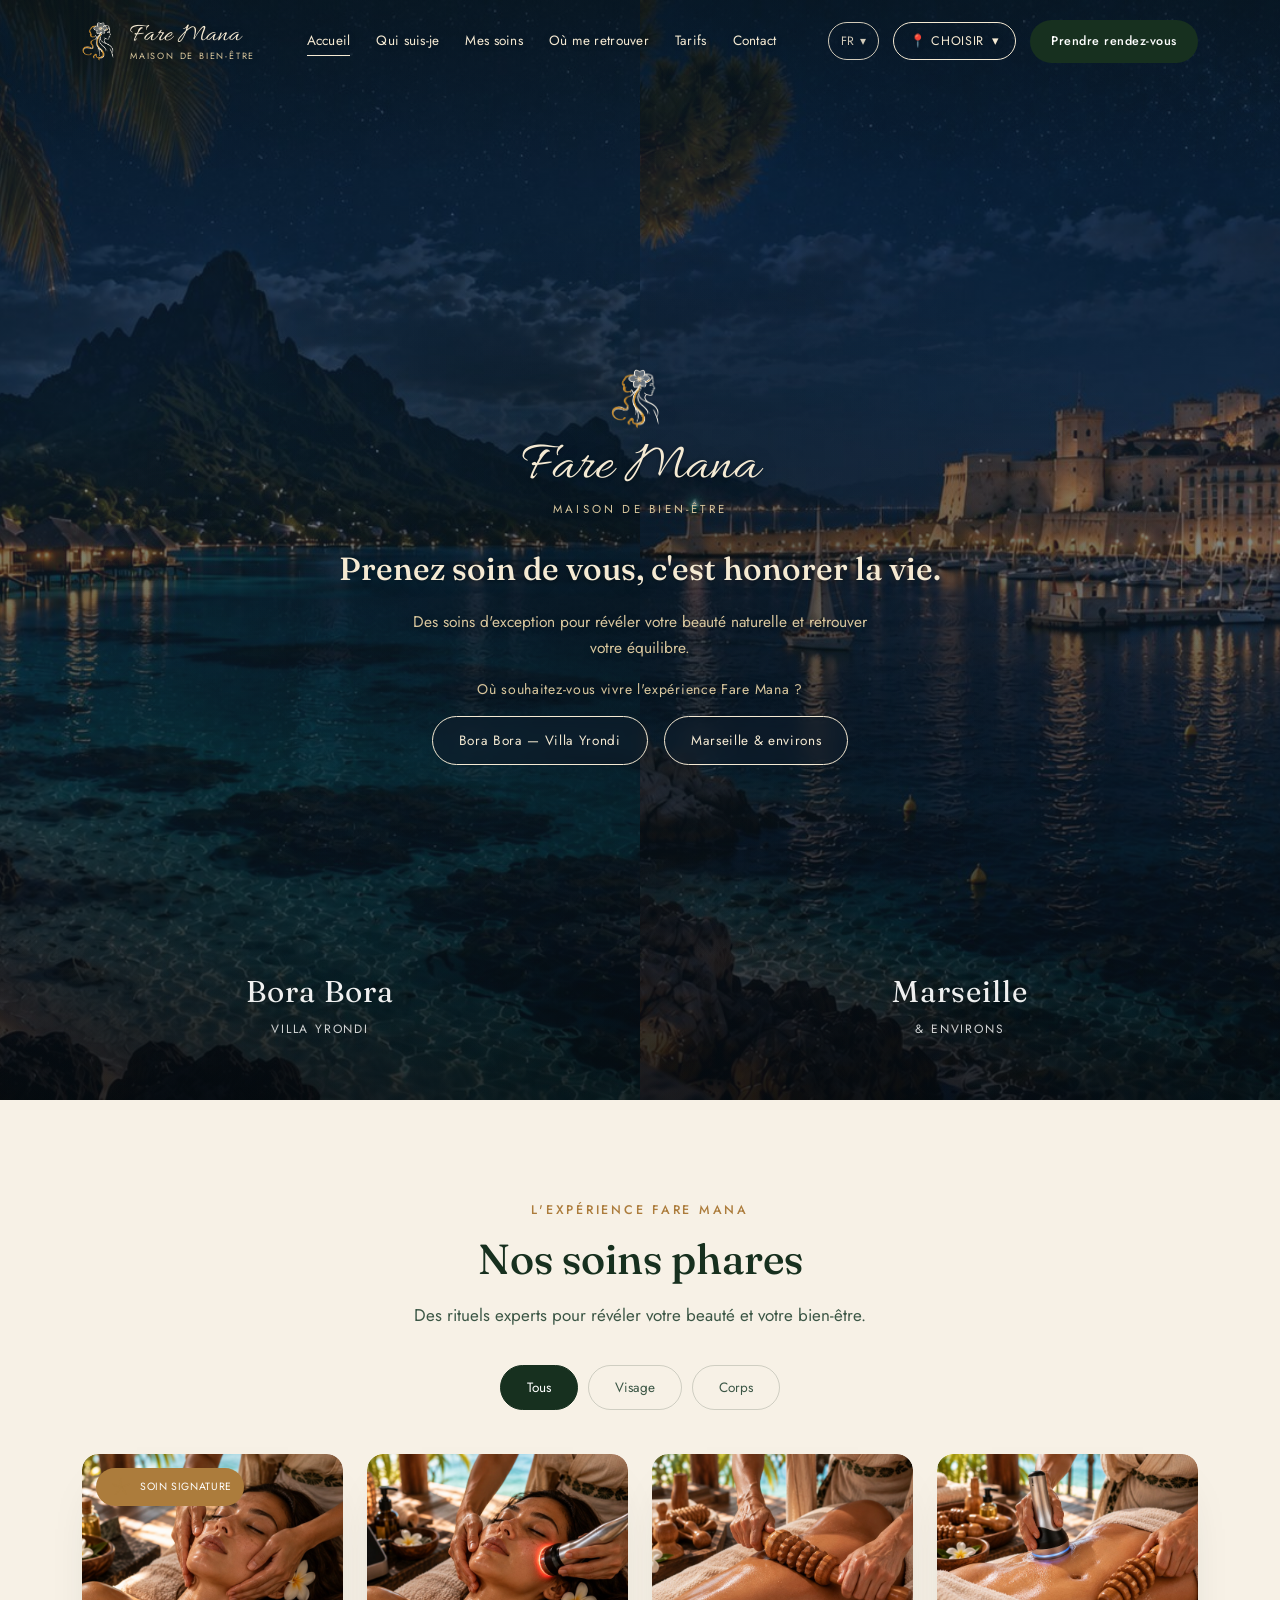
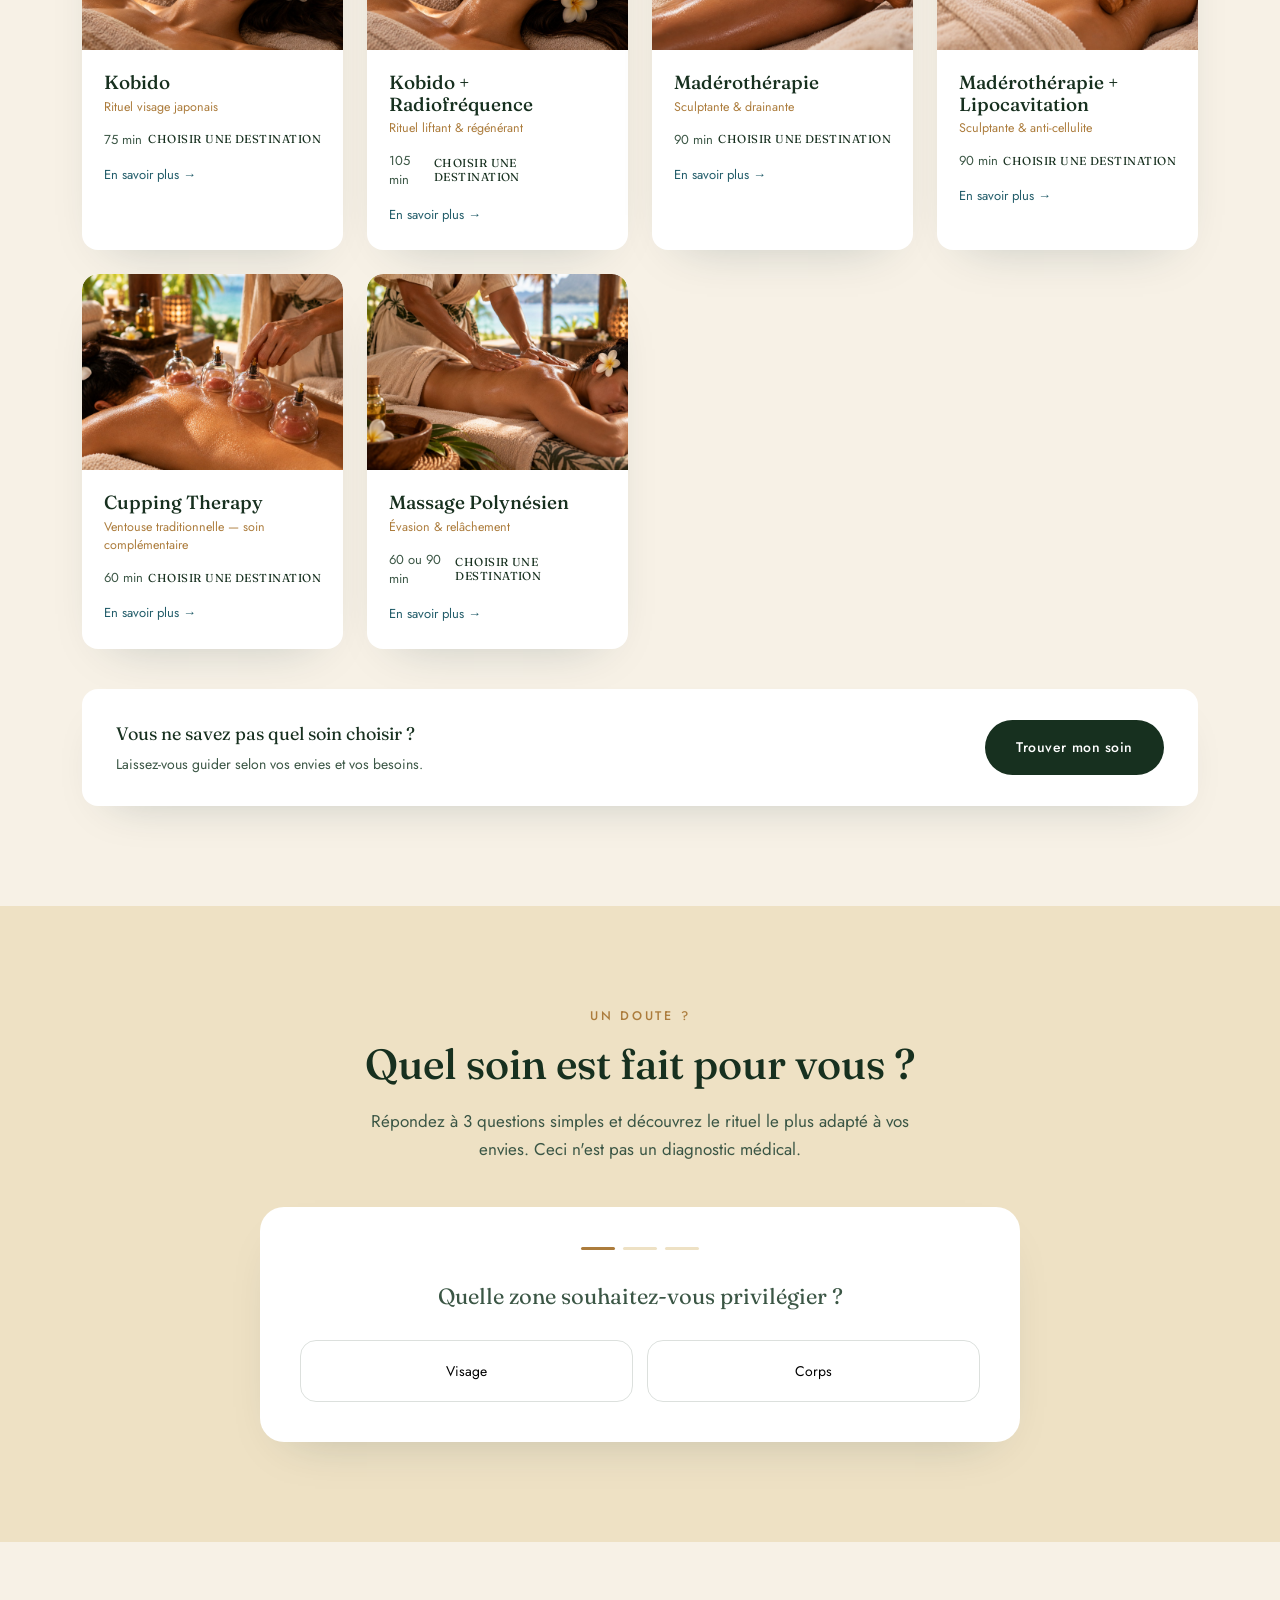
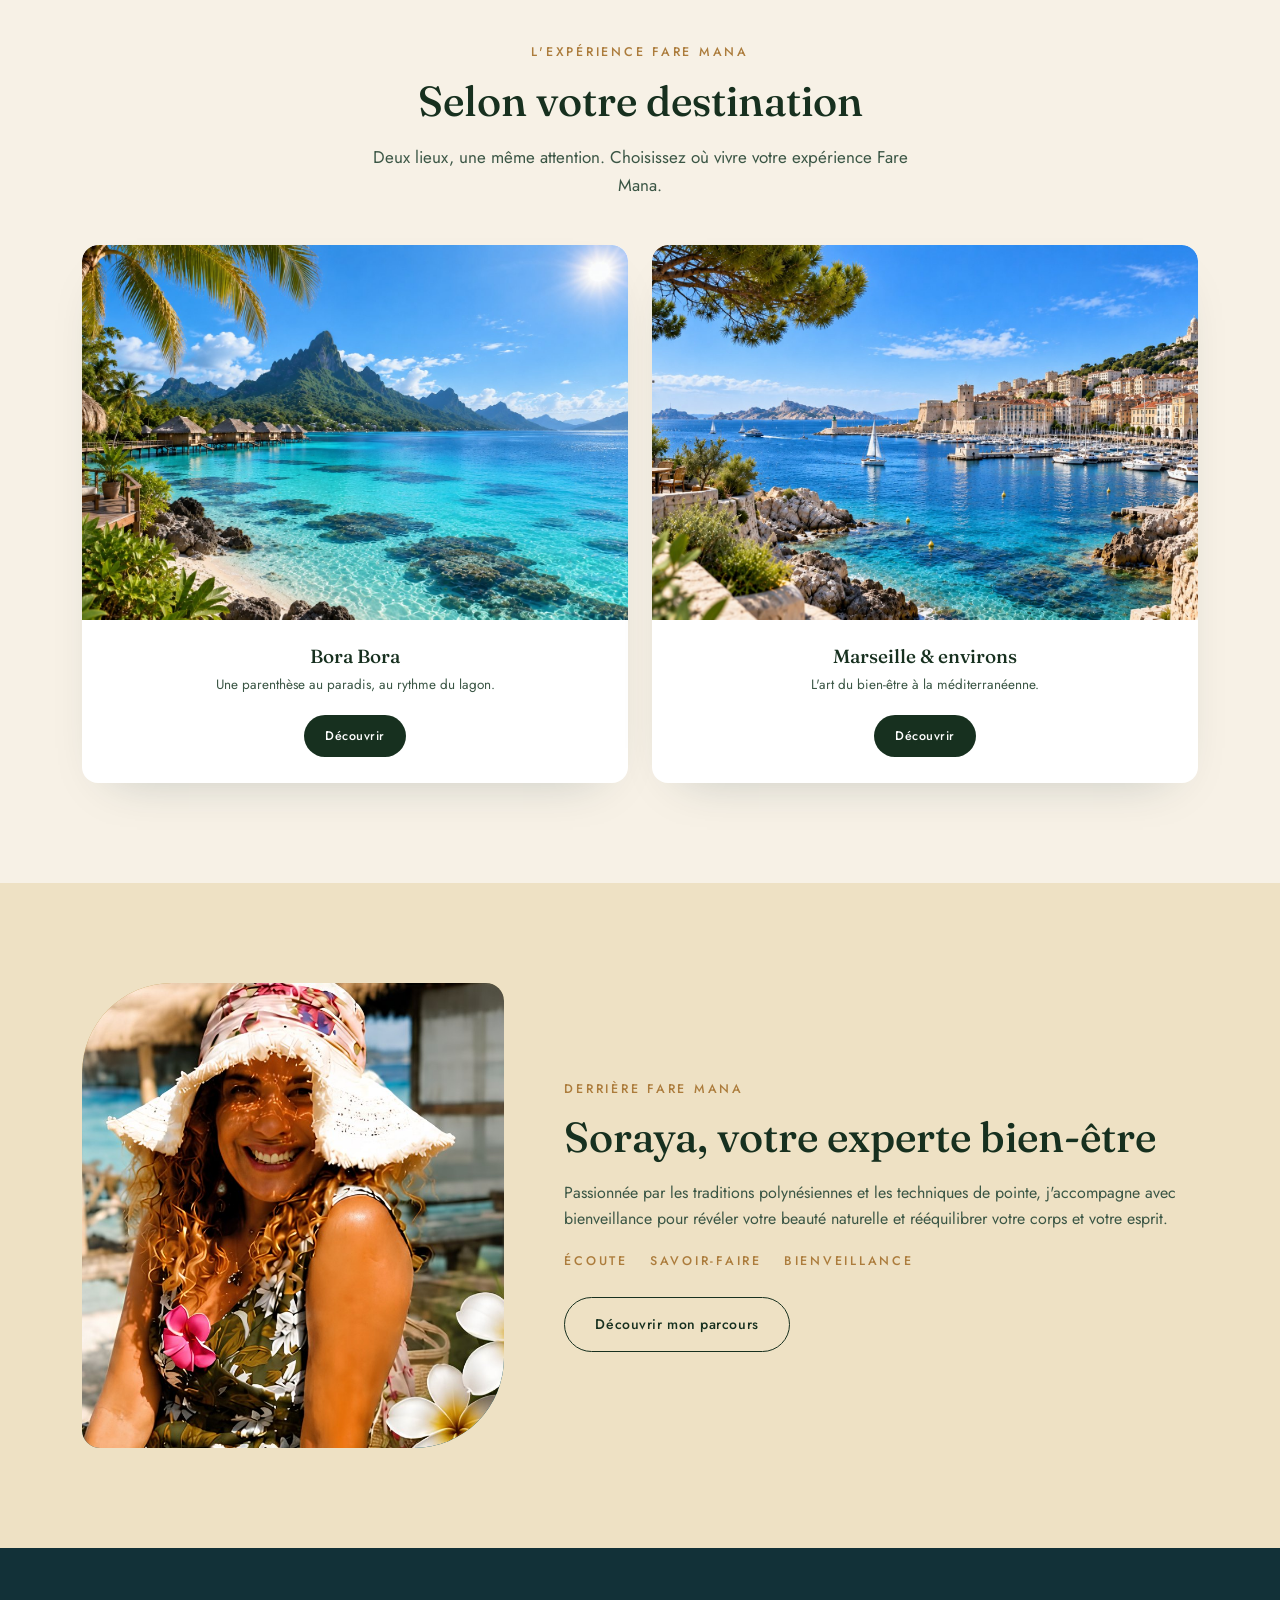
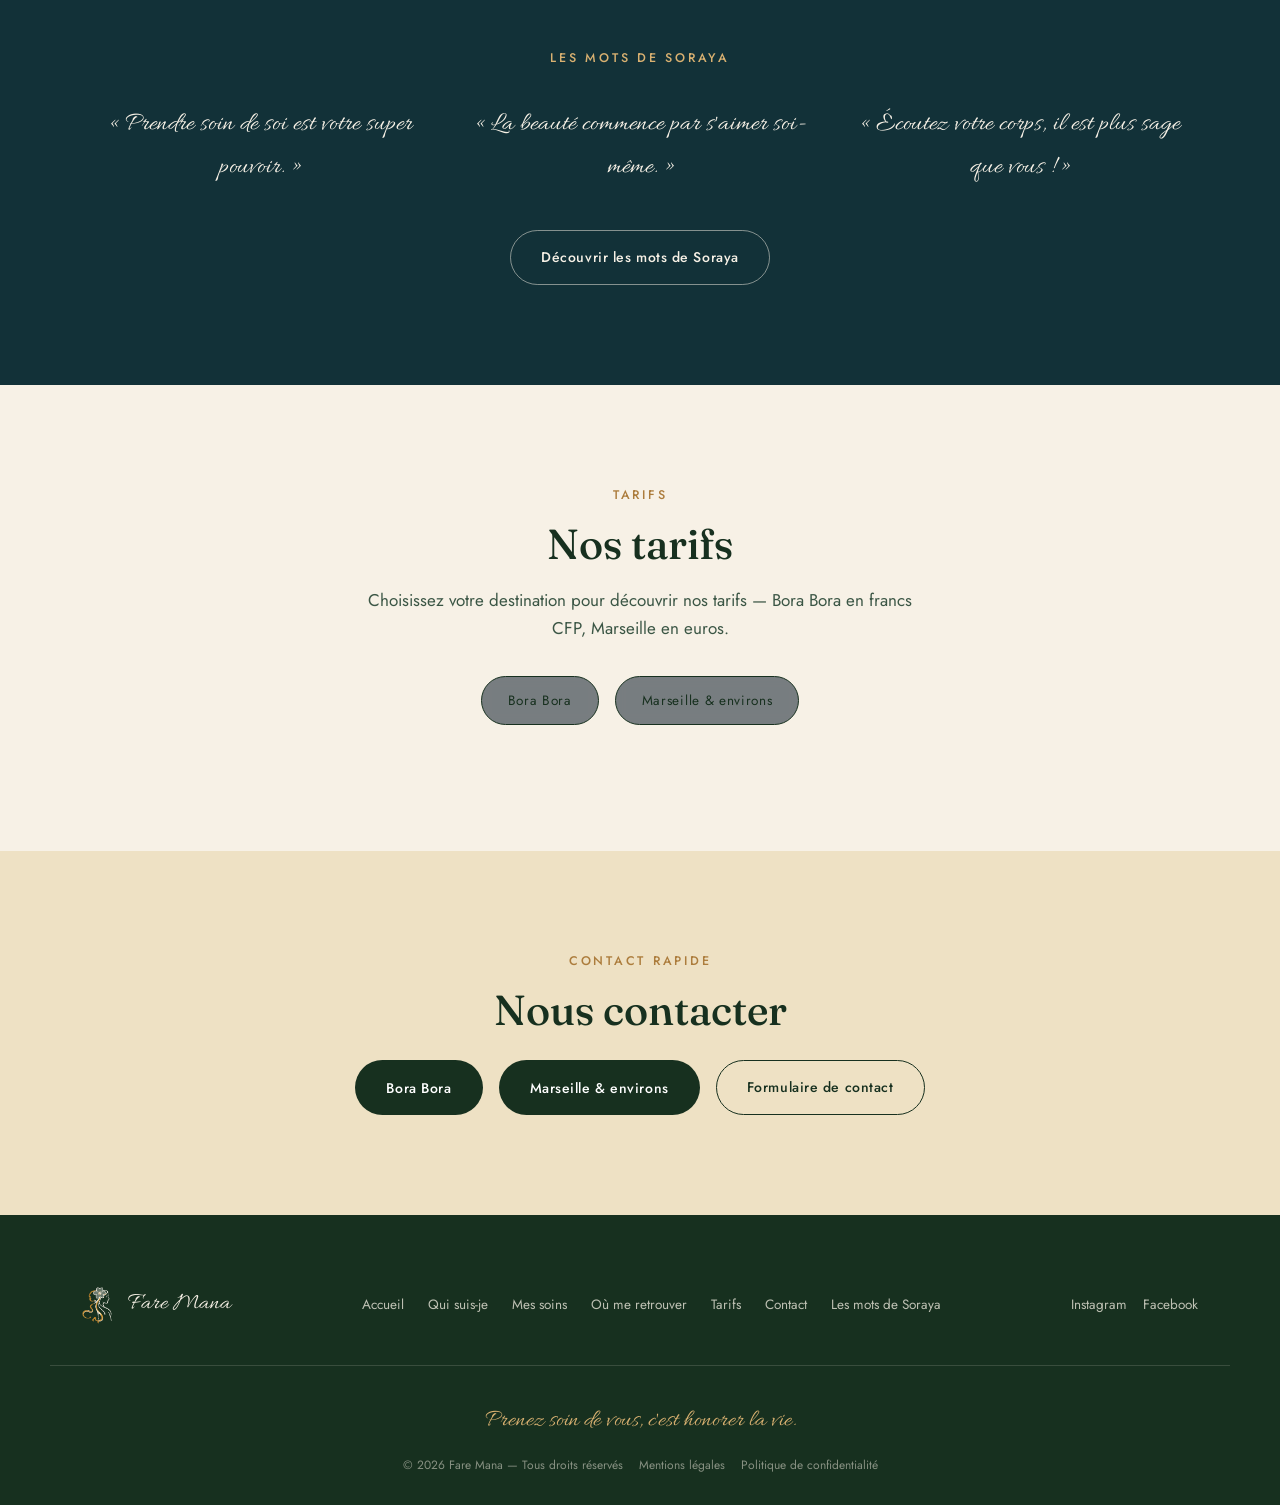
==== commit b9b46537: "Fare Mana V4 - Villa Yrondi et Massage Polynésien" ====
--- a/index.html
+++ b/index.html
@@ -9,6 +9,10 @@
 <meta property="og:description" content="Des soins d'exception pour révéler votre beauté naturelle et retrouver votre équilibre — Bora Bora et Marseille.">
 <meta property="og:type" content="website">
 <link rel="canonical" href="https://faremana.com/">
+<link rel="icon" type="image/x-icon" href="assets/images/brand/favicon.ico">
+<link rel="icon" type="image/png" sizes="32x32" href="assets/images/brand/favicon-32x32.png">
+<link rel="icon" type="image/png" sizes="16x16" href="assets/images/brand/favicon-16x16.png">
+<link rel="apple-touch-icon" sizes="180x180" href="assets/images/brand/apple-touch-icon.png">
 <link rel="stylesheet" href="assets/css/styles.css">
 </head>
 <body data-page="index">
@@ -20,7 +24,7 @@
     <div class="hero-panel hero-panel-bora" data-pick-dest="bora">
       <div class="hero-panel-label">
         <p class="place" data-i18n="destLabels.bora">Bora Bora</p>
-        <p class="sub" data-i18n="about.boraSubtitle">Sur le Motu</p>
+        <p class="sub" data-i18n="destSubLabel.bora">Villa Yrondi</p>
       </div>
     </div>
     <div class="hero-panel hero-panel-marseille" data-pick-dest="marseille">
@@ -42,7 +46,7 @@
       <p class="hero-desc" data-i18n="brand.heroIntro">Des soins d'exception pour révéler votre beauté naturelle et retrouver votre équilibre.</p>
       <p class="hero-question" data-i18n="home.heroQuestion">Où souhaitez-vous vivre l'expérience Fare Mana ?</p>
       <div class="hero-picker">
-        <button type="button" class="hero-pick-btn" data-pick-dest="bora" data-i18n="destPicker.bora">Bora Bora — Sur le Motu</button>
+        <button type="button" class="hero-pick-btn" data-pick-dest="bora" data-i18n="destPicker.bora">Bora Bora — Villa Yrondi</button>
         <button type="button" class="hero-pick-btn" data-pick-dest="marseille" data-i18n="destPicker.marseille">Marseille &amp; environs</button>
       </div>
     </div>
@@ -103,7 +107,7 @@
       <p class="section-lead center reveal" data-i18n="home.experienceLead">Deux lieux, une même attention. Choisissez où vivre votre expérience Fare Mana.</p>
       <div class="grid-2 reveal" style="margin-top:46px;">
         <article class="card teaser-card" data-pick-dest="bora">
-          <div class="img-placeholder"><img src="assets/images/hero/hero-bora-day.jpg" alt="Bora Bora, sur le Motu" loading="lazy"></div>
+          <div class="img-placeholder"><img src="assets/images/hero/hero-bora-day.jpg" alt="Bora Bora" loading="lazy"></div>
           <div style="padding:26px;text-align:center;">
             <h3 style="font-size:19px;margin-bottom:6px;" data-i18n="destLabels.bora">Bora Bora</h3>
             <p style="font-size:13.5px;margin-bottom:18px;" data-i18n="home.boraTeaserText">Une parenthèse au paradis, au rythme du lagon.</p>
--- a/assets/css/styles.css
+++ b/assets/css/styles.css
@@ -245,6 +245,7 @@
 .service-body .subtitle{font-size:12.5px;color:var(--gold);margin-bottom:12px;}
 .service-meta{display:flex;justify-content:space-between;align-items:center;font-size:13px;color:var(--ink-soft);margin:14px 0 16px;}
 .service-price{font-family:'Fraunces',serif;color:var(--ink);}
+.price-pair{display:block;white-space:nowrap;}
 .service-card-open{width:100%;text-align:left;}
 
 /* ---------- MODAL ---------- */
@@ -406,6 +407,7 @@
 .dest-block-info div{font-size:13.5px;color:var(--ink-soft);}
 .dest-block-info strong{display:block;color:var(--ink);font-family:'Fraunces',serif;font-size:15px;font-weight:500;margin-bottom:3px;}
 .dest-block-actions{display:flex;gap:14px;flex-wrap:wrap;}
+.dest-block-actions [aria-disabled="true"]{opacity:.5;pointer-events:none;}
 @media (max-width:820px){
   .dest-block-grid{grid-template-columns:1fr;}
   [data-dest-block="marseille"] .dest-block-grid{grid-template-areas:"text" "photo";}
